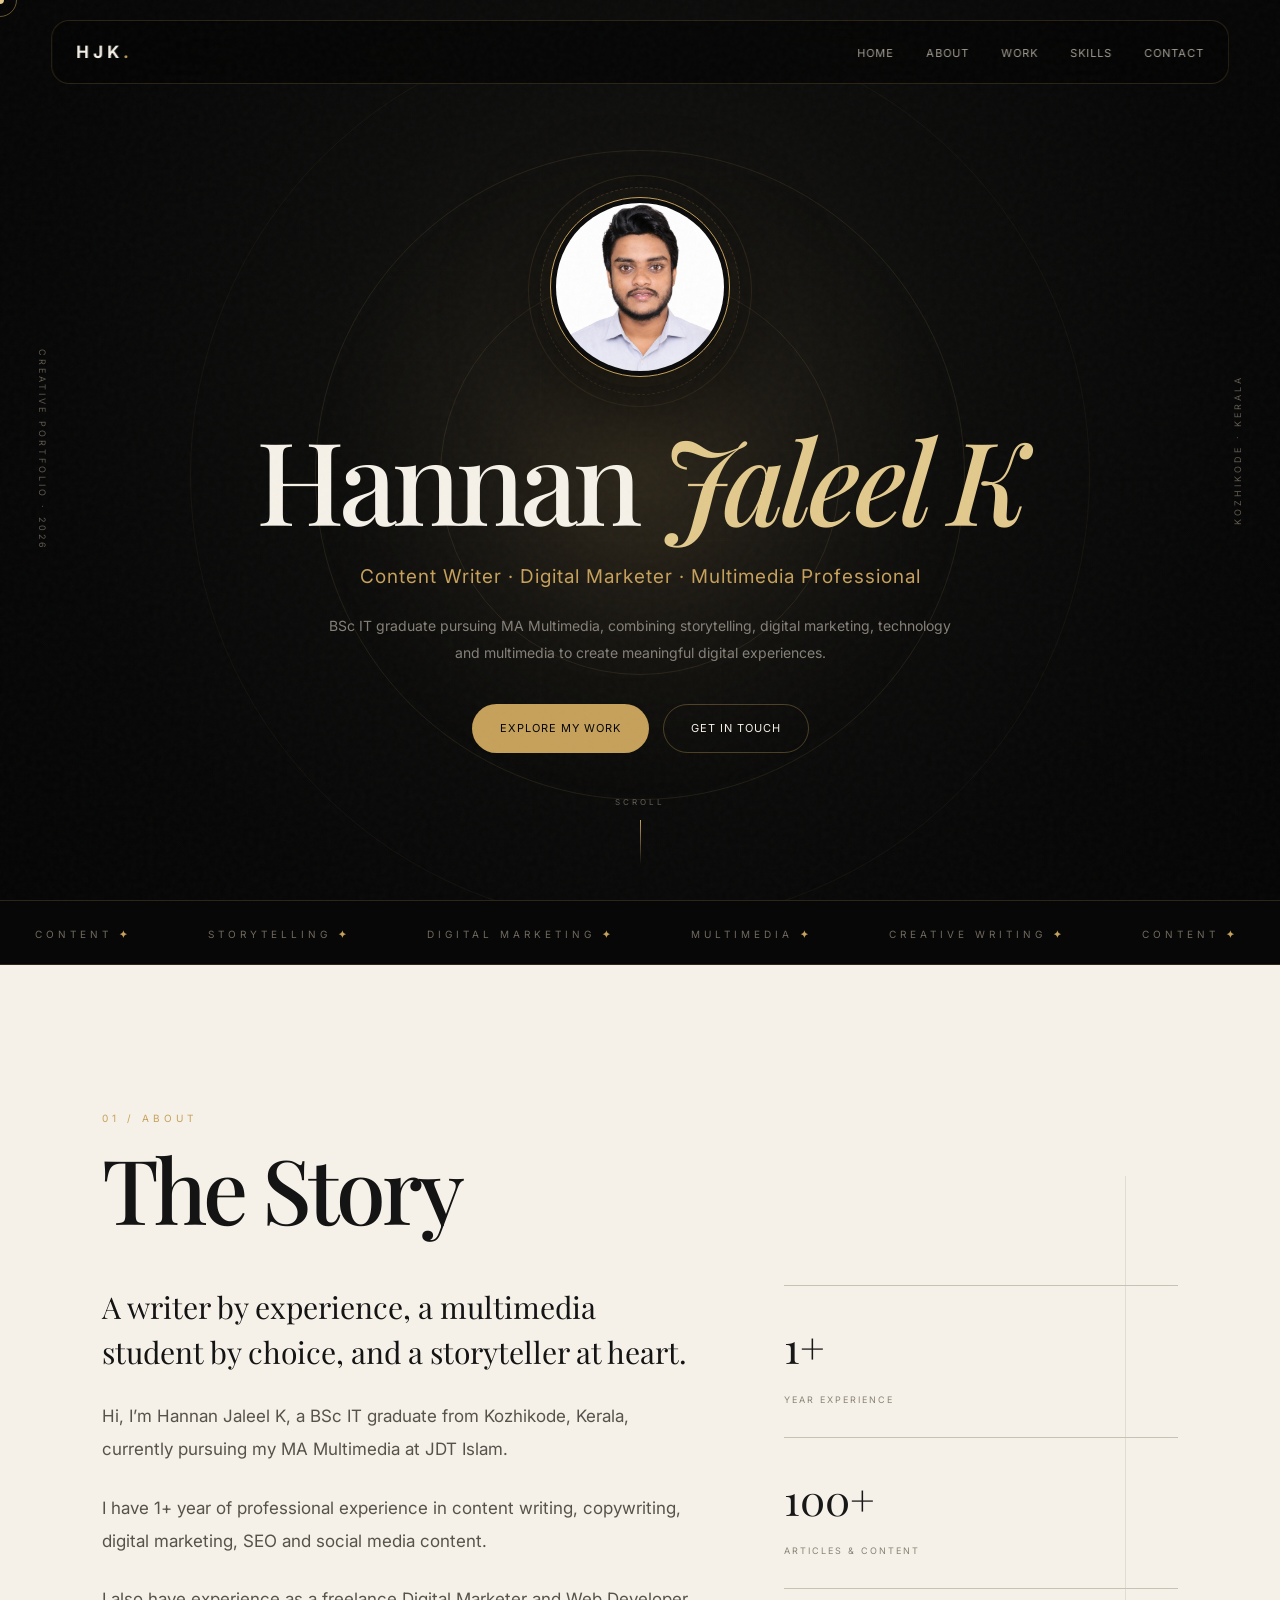
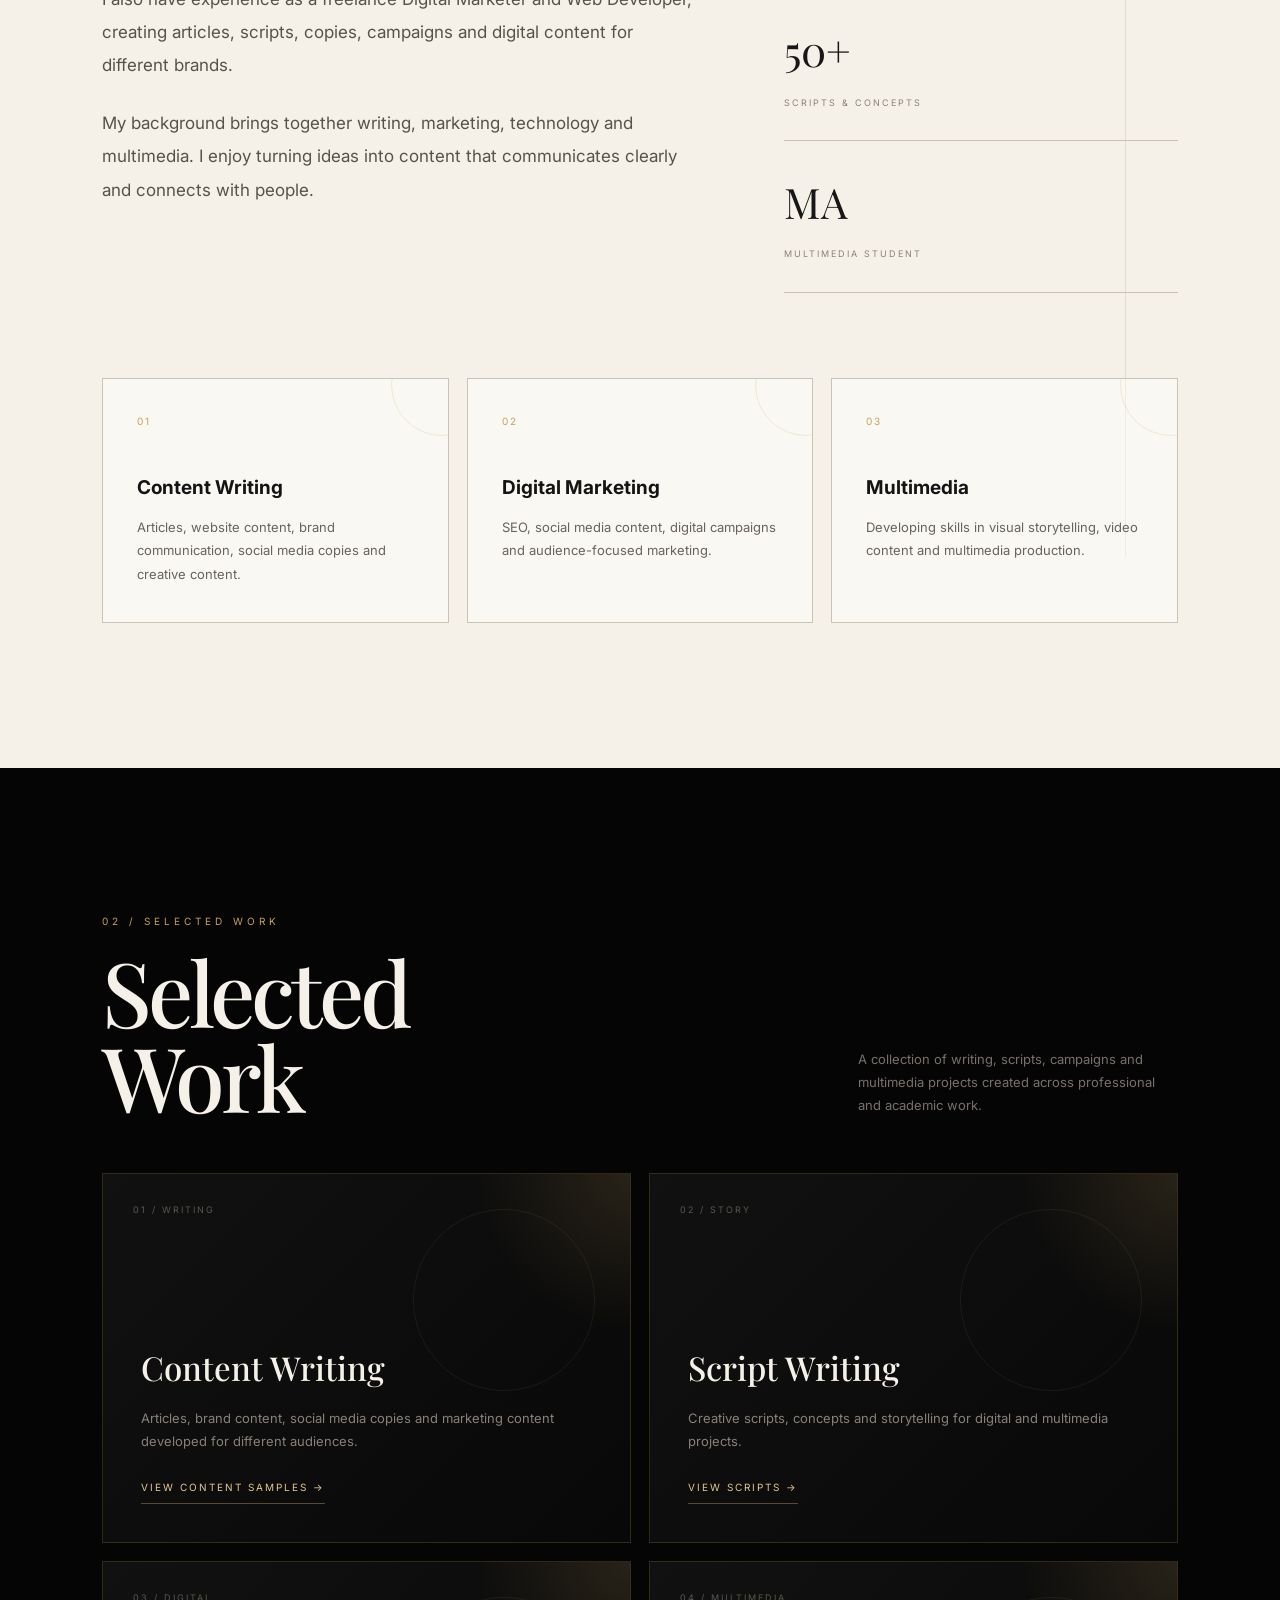
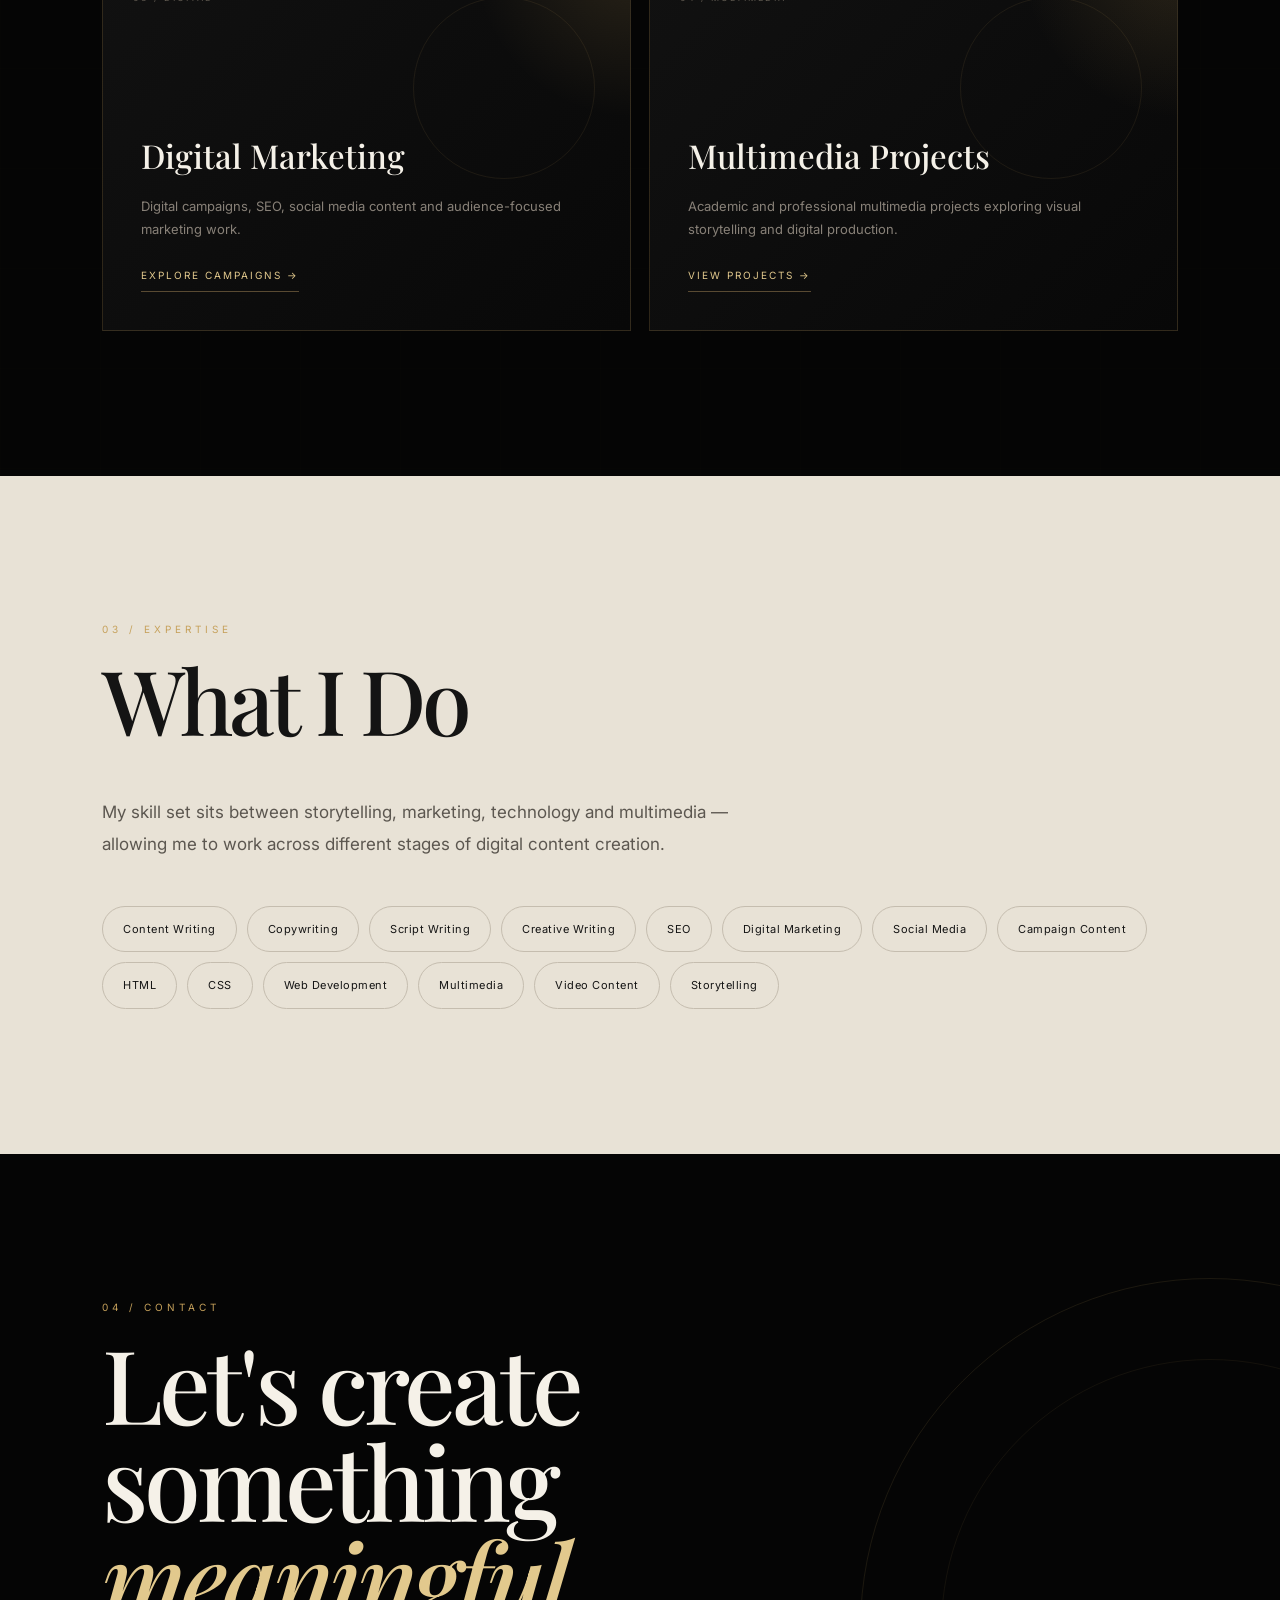
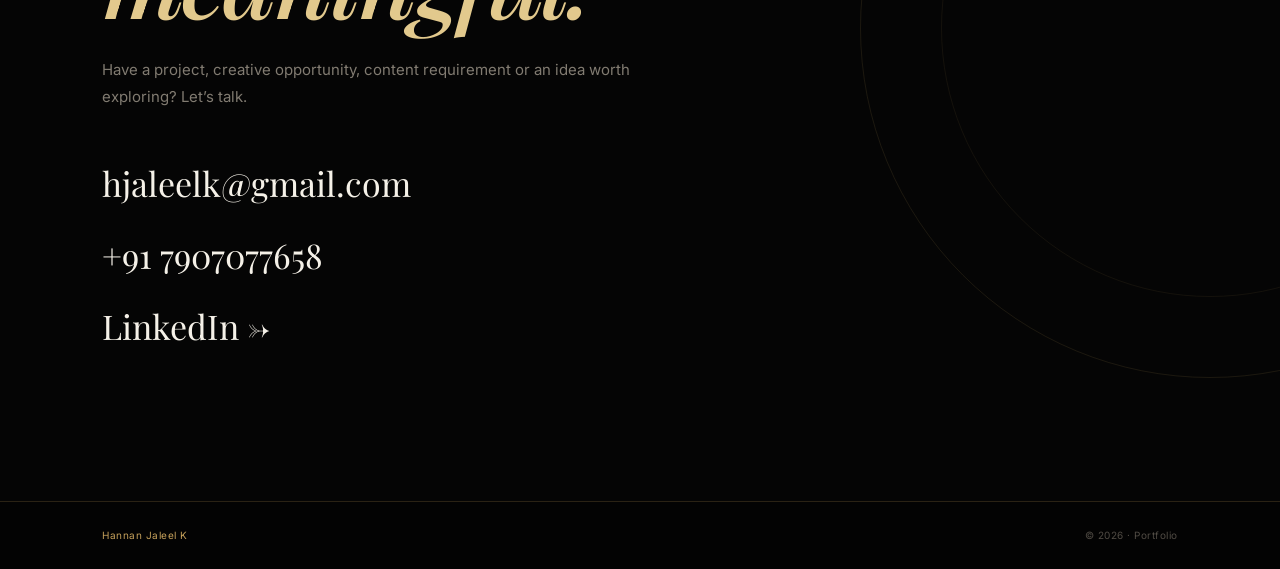
==== index.html @ a85348fc "Fix portfolio index filename" ====
<!DOCTYPE html>
<html lang="en">

<head>

<meta charset="UTF-8">
<meta name="viewport" content="width=device-width, initial-scale=1.0">

<title>Hannan Jaleel K | Multimedia & Content Professional</title>

<!-- Fonts -->
<link rel="preconnect" href="https://fonts.googleapis.com">
<link rel="preconnect" href="https://fonts.gstatic.com" crossorigin>

<link href="https://fonts.googleapis.com/css2?family=Inter:wght@400;500;600;700&family=Playfair+Display:ital,wght@500;600;700&display=swap" rel="stylesheet">


<style>

/* =========================================================
   DESIGN SYSTEM
========================================================= */

:root {

    --black: #050505;
    --black-2: #090909;
    --black-3: #101010;

    --gold: #C6A15B;
    --gold-light: #E2C98D;
    --gold-dark: #8F713D;

    --ivory: #F5F1E8;
    --ivory-dark: #E8E2D6;

    --text: #D8D3C8;
    --muted: #858078;

    --line: rgba(198,161,91,.20);
    --line-soft: rgba(255,255,255,.08);
}


/* =========================================================
   RESET
========================================================= */

* {

    margin: 0;
    padding: 0;
    box-sizing: border-box;

    scroll-behavior: smooth;
}

html {

    scroll-behavior: smooth;
}

body {

    font-family: "Inter", sans-serif;

    background: var(--black);

    color: var(--ivory);

    overflow-x: hidden;

    line-height: 1.7;
}


/* =========================================================
   SELECTION
========================================================= */

::selection {

    background: var(--gold);

    color: #050505;
}


/* =========================================================
   CUSTOM SCROLLBAR
========================================================= */

::-webkit-scrollbar {

    width: 7px;
}

::-webkit-scrollbar-track {

    background: var(--black);
}

::-webkit-scrollbar-thumb {

    background: var(--gold-dark);

    border-radius: 20px;
}


/* =========================================================
   CINEMATIC GRAIN
========================================================= */

body::after {

    content: "";

    position: fixed;

    inset: 0;

    pointer-events: none;

    z-index: 9998;

    opacity: .028;

    background-image:

    url("data:image/svg+xml,%3Csvg viewBox='0 0 180 180' xmlns='http://www.w3.org/2000/svg'%3E%3Cfilter id='noise'%3E%3CfeTurbulence type='fractalNoise' baseFrequency='.9' numOctaves='4' stitchTiles='stitch'/%3E%3C/filter%3E%3Crect width='100%25' height='100%25' filter='url(%23noise)'/%3E%3C/svg%3E");
}


/* =========================================================
   CUSTOM CURSOR
========================================================= */

.cursor {

    width: 8px;

    height: 8px;

    position: fixed;

    top: 0;

    left: 0;

    border-radius: 50%;

    background: var(--gold-light);

    pointer-events: none;

    z-index: 99999;

    transform: translate(-50%, -50%);

    transition:

        width .25s ease,

        height .25s ease,

        background .25s ease;
}

.cursor-ring {

    width: 34px;

    height: 34px;

    position: fixed;

    top: 0;

    left: 0;

    border: 1px solid rgba(198,161,91,.5);

    border-radius: 50%;

    pointer-events: none;

    z-index: 99998;

    transform: translate(-50%, -50%);

    transition:

        width .3s ease,

        height .3s ease,

        border-color .3s ease;
}


/* =========================================================
   NAVIGATION
========================================================= */

nav {

    position: fixed;

    top: 20px;

    left: 50%;

    transform: translateX(-50%);

    width: min(1180px, 92%);

    height: 64px;

    padding: 0 24px;

    display: flex;

    align-items: center;

    justify-content: space-between;

    background: rgba(5,5,5,.72);

    backdrop-filter: blur(25px);

    border: 1px solid var(--line);

    border-radius: 18px;

    z-index: 1000;

    animation: navReveal 1s cubic-bezier(.16,1,.3,1) both;
}

.logo {

    font-size: 17px;

    font-weight: 700;

    letter-spacing: 4px;

    color: var(--ivory);
}

.logo span {

    color: var(--gold);
}

nav ul {

    display: flex;

    list-style: none;

    gap: 32px;
}

nav a {

    position: relative;

    color: #A39D91;

    text-decoration: none;

    font-size: 11px;

    letter-spacing: 1px;

    text-transform: uppercase;

    transition: .35s ease;
}

nav a::after {

    content: "";

    position: absolute;

    left: 0;

    bottom: -8px;

    width: 0;

    height: 1px;

    background: var(--gold);

    transition: .4s ease;
}

nav a:hover {

    color: var(--ivory);
}

nav a:hover::after {

    width: 100%;
}


/* =========================================================
   HERO
========================================================= */

#home {

    min-height: 100vh;

    position: relative;

    display: flex;

    flex-direction: column;

    align-items: center;

    justify-content: center;

    text-align: center;

    padding: 160px 7% 110px;

    overflow: hidden;

    background:

    radial-gradient(
        circle at 50% 42%,
        #1C1A16 0%,
        #0D0D0C 38%,
        #070707 72%,
        #050505 100%
    );
}


/* =========================================================
   HERO GRID
========================================================= */

.hero-grid {

    position: absolute;

    inset: 0;

    opacity: .12;

    background-image:

        linear-gradient(
            rgba(198,161,91,.12) 1px,
            transparent 1px
        ),

        linear-gradient(
            90deg,
            rgba(198,161,91,.12) 1px,
            transparent 1px
        );

    background-size: 90px 90px;

    mask-image:

        radial-gradient(
            circle at center,
            black 0%,
            transparent 70%
        );

    animation: gridMove 20s linear infinite;
}


/* =========================================================
   HERO GOLD LIGHT
========================================================= */

.hero-light {

    position: absolute;

    width: 650px;

    height: 650px;

    border-radius: 50%;

    background:

        radial-gradient(
            circle,
            rgba(198,161,91,.14),
            rgba(198,161,91,.04) 35%,
            transparent 70%
        );

    filter: blur(20px);

    animation: heroLight 10s ease-in-out infinite alternate;
}


/* =========================================================
   HERO RINGS
========================================================= */

.hero-ring {

    position: absolute;

    border: 1px solid rgba(198,161,91,.12);

    border-radius: 50%;

    pointer-events: none;
}

.hero-ring.one {

    width: 400px;

    height: 400px;

    animation: rotate 30s linear infinite;
}

.hero-ring.two {

    width: 650px;

    height: 650px;

    animation: rotateReverse 45s linear infinite;
}

.hero-ring.three {

    width: 900px;

    height: 900px;

    opacity: .5;

    animation: rotate 60s linear infinite;
}


/* =========================================================
   HERO CORNER TEXT
========================================================= */

.hero-corner {

    position: absolute;

    color: #5F594F;

    font-size: 9px;

    letter-spacing: 3px;

    text-transform: uppercase;

    writing-mode: vertical-rl;
}

.hero-corner.left {

    left: 35px;

    top: 50%;

    transform: translateY(-50%);
}

.hero-corner.right {

    right: 35px;

    top: 50%;

    transform: translateY(-50%) rotate(180deg);
}


/* =========================================================
   PROFILE
========================================================= */

.profile-wrap {

    position: relative;

    z-index: 5;

    animation:

        profileReveal 1.4s

        cubic-bezier(.16,1,.3,1)

        both;
}

.profile-wrap::before {

    content: "";

    position: absolute;

    inset: -22px;

    border: 1px solid rgba(198,161,91,.15);

    border-radius: 50%;

    animation: pulseRing 3s ease-in-out infinite;
}

.profile-wrap::after {

    content: "";

    position: absolute;

    inset: -10px;

    border: 1px dashed rgba(198,161,91,.25);

    border-radius: 50%;

    animation: rotate 18s linear infinite;
}

.profile-pic {

    width: 180px;

    height: 180px;

    object-fit: cover;

    border-radius: 50%;

    padding: 5px;

    border: 1px solid var(--gold);

    background: #0B0B0B;

    box-shadow:

        0 0 0 10px rgba(198,161,91,.025),

        0 30px 100px rgba(0,0,0,.8);

    position: relative;

    z-index: 2;

    transition: .5s ease;
}

.profile-pic:hover {

    transform: scale(1.04);

    box-shadow:

        0 0 0 18px rgba(198,161,91,.035),

        0 35px 110px rgba(0,0,0,.9);
}


/* =========================================================
   HERO CONTENT
========================================================= */

.hero-content {

    position: relative;

    z-index: 5;
}

#home h1 {

    margin-top: 42px;

    font-family: "Playfair Display", serif;

    font-size: clamp(55px, 9vw, 125px);

    font-weight: 500;

    line-height: .9;

    letter-spacing: -5px;

    animation:

        fadeUp 1.2s

        cubic-bezier(.16,1,.3,1)

        .2s

        both;
}

#home h1 em {

    font-style: italic;

    color: var(--gold-light);
}

.hero-title {

    margin-top: 30px;

    color: var(--gold);

    font-size: clamp(14px,2vw,19px);

    letter-spacing: 1px;

    animation:

        fadeUp 1.1s ease .45s both;
}

.hero-description {

    max-width: 650px;

    margin: 20px auto 0;

    color: var(--muted);

    font-size: 14px;

    line-height: 1.9;

    animation:

        fadeUp 1.1s ease .65s both;
}


/* =========================================================
   BUTTONS
========================================================= */

.buttons {

    display: flex;

    justify-content: center;

    gap: 14px;

    margin-top: 38px;

    animation:

        fadeUp 1.1s ease .85s both;
}

.btn {

    position: relative;

    padding: 14px 27px;

    border-radius: 50px;

    border: 1px solid rgba(198,161,91,.35);

    color: var(--ivory);

    text-decoration: none;

    font-size: 11px;

    letter-spacing: 1px;

    text-transform: uppercase;

    overflow: hidden;

    transition: .4s ease;
}

.btn span {

    position: relative;

    z-index: 2;
}

.btn::before {

    content: "";

    position: absolute;

    inset: 0;

    background: var(--gold);

    transform: translateY(105%);

    transition: .45s cubic-bezier(.16,1,.3,1);
}

.btn:hover::before {

    transform: translateY(0);
}

.btn:hover {

    color: #050505;

    transform: translateY(-5px);

    border-color: var(--gold);
}

.btn.primary {

    background: var(--gold);

    color: #050505;
}

.btn.primary::before {

    background: var(--ivory);
}

.btn.primary:hover {

    color: #050505;
}


/* =========================================================
   SCROLL INDICATOR
========================================================= */

.scroll-indicator {

    position: absolute;

    bottom: 35px;

    left: 50%;

    transform: translateX(-50%);

    display: flex;

    flex-direction: column;

    align-items: center;

    gap: 10px;

    color: #625D54;

    font-size: 8px;

    letter-spacing: 3px;

    text-transform: uppercase;

    z-index: 5;
}

.scroll-line {

    width: 1px;

    height: 45px;

    background:

        linear-gradient(
            to bottom,
            var(--gold),
            transparent
        );

    animation: scrollLine 2s ease-in-out infinite;
}


/* =========================================================
   MARQUEE
========================================================= */

.marquee {

    overflow: hidden;

    white-space: nowrap;

    padding: 18px 0;

    background: #070707;

    border-top: 1px solid var(--line);

    border-bottom: 1px solid var(--line);
}

.marquee-track {

    display: inline-block;

    animation: marquee 28s linear infinite;
}

.marquee span {

    margin: 0 35px;

    color: #70695E;

    font-size: 10px;

    letter-spacing: 4px;

    text-transform: uppercase;
}

.marquee strong {

    color: var(--gold);
}


/* =========================================================
   GENERAL SECTIONS
========================================================= */

section {

    padding: 145px 8%;
}

.section-label {

    margin-bottom: 18px;

    color: var(--gold);

    font-size: 10px;

    letter-spacing: 4px;

    text-transform: uppercase;
}

h2 {

    font-family: "Playfair Display", serif;

    font-size: clamp(50px,7vw,90px);

    font-weight: 500;

    line-height: .95;

    letter-spacing: -4px;

    margin-bottom: 55px;
}


/* =========================================================
   ABOUT
========================================================= */

#about {

    position: relative;

    background: var(--ivory);

    color: #141414;

    overflow: hidden;
}


/* decorative line */

#about::before {

    content: "";

    position: absolute;

    width: 1px;

    height: 70%;

    right: 12%;

    top: 15%;

    background: #D0C8BA;

    opacity: .5;
}

.about-layout {

    max-width: 1150px;

    display: grid;

    grid-template-columns: 1.2fr .8fr;

    gap: 90px;
}

.about-content {

    max-width: 760px;
}

.about-content p {

    font-size: 17px;

    line-height: 1.95;

    color: #57524B;

    margin-bottom: 25px;
}

.about-intro {

    font-family: "Playfair Display", serif;

    font-size: 30px !important;

    line-height: 1.5 !important;

    color: #141414 !important;
}


/* =========================================================
   STATS
========================================================= */

.stats {

    border-top: 1px solid #C9C1B4;
}

.stat {

    padding: 26px 0;

    border-bottom: 1px solid #C9C1B4;

    transition: .4s ease;
}

.stat:hover {

    padding-left: 12px;
}

.stat-number {

    display: block;

    font-family: "Playfair Display", serif;

    font-size: 42px;

    color: #171717;
}

.stat-label {

    color: #8A8276;

    font-size: 9px;

    letter-spacing: 2px;

    text-transform: uppercase;
}


/* =========================================================
   EXPERIENCE
========================================================= */

.experience {

    max-width: 1150px;

    display: grid;

    grid-template-columns: repeat(3,1fr);

    gap: 18px;

    margin-top: 85px;
}

.experience-card {

    position: relative;

    padding: 34px;

    min-height: 245px;

    border: 1px solid #CBC3B6;

    background: rgba(255,255,255,.45);

    overflow: hidden;

    transition:

        transform .6s cubic-bezier(.16,1,.3,1),

        box-shadow .5s ease;
}

.experience-card::before {

    content: "";

    position: absolute;

    width: 100px;

    height: 100px;

    border-radius: 50%;

    border: 1px solid rgba(198,161,91,.2);

    right: -45px;

    top: -45px;

    transition: .7s ease;
}

.experience-card:hover::before {

    transform: scale(2);
}

.experience-card:hover {

    transform: translateY(-12px);

    background: #FFFFFF;

    box-shadow: 0 30px 70px rgba(0,0,0,.10);
}

.experience-card span {

    display: block;

    margin-bottom: 42px;

    color: var(--gold);

    font-size: 10px;

    letter-spacing: 2px;
}

.experience-card h3 {

    margin-bottom: 12px;

    font-size: 19px;
}

.experience-card p {

    color: #69635B;

    font-size: 13px;

    line-height: 1.8;
}


/* =========================================================
   WORK
========================================================= */

#work {

    background: var(--black);

    position: relative;

    overflow: hidden;
}


/* WORK BACKGROUND GRID */

#work::before {

    content: "";

    position: absolute;

    inset: 0;

    opacity: .08;

    background-image:

        linear-gradient(
            rgba(198,161,91,.1) 1px,
            transparent 1px
        ),

        linear-gradient(
            90deg,
            rgba(198,161,91,.1) 1px,
            transparent 1px
        );

    background-size: 100px 100px;

    pointer-events: none;
}

.work-header {

    max-width: 1150px;

    display: flex;

    justify-content: space-between;

    align-items: end;

    position: relative;
}

.work-note {

    max-width: 320px;

    margin-bottom: 55px;

    color: #777169;

    font-size: 13px;

    line-height: 1.8;
}

.work-grid {

    max-width: 1150px;

    display: grid;

    grid-template-columns: repeat(2,1fr);

    gap: 18px;

    position: relative;
}


/* =========================================================
   WORK CARD
========================================================= */

.work-card {

    position: relative;

    min-height: 370px;

    padding: 38px;

    display: flex;

    flex-direction: column;

    justify-content: flex-end;

    overflow: hidden;

    border: 1px solid var(--line);

    background:

        linear-gradient(
            135deg,
            #111111,
            #080808
        );

    transition:

        transform .6s cubic-bezier(.16,1,.3,1),

        border-color .4s ease;
}


/* CARD LIGHT */

.work-card::before {

    content: "";

    position: absolute;

    width: 350px;

    height: 350px;

    top: -180px;

    right: -180px;

    border-radius: 50%;

    background:

        radial-gradient(
            circle,
            rgba(198,161,91,.16),
            transparent 65%
        );

    transition: .8s ease;
}


/* CARD RING */

.work-card::after {

    content: "";

    position: absolute;

    width: 180px;

    height: 180px;

    top: 35px;

    right: 35px;

    border-radius: 50%;

    border: 1px solid rgba(198,161,91,.10);

    transition: .8s ease;
}

.work-card:hover::before {

    transform: scale(1.5);
}

.work-card:hover::after {

    transform: scale(1.4);

    border-color: rgba(198,161,91,.3);
}

.work-card:hover {

    transform: translateY(-12px);

    border-color: rgba(198,161,91,.5);
}

.work-number {

    position: absolute;

    top: 28px;

    left: 30px;

    color: #5D574E;

    font-size: 9px;

    letter-spacing: 2px;
}

.work-card h3 {

    position: relative;

    z-index: 3;

    font-family: "Playfair Display", serif;

    font-size: 33px;

    font-weight: 500;

    margin-bottom: 12px;
}

.work-card p {

    position: relative;

    z-index: 3;

    max-width: 450px;

    color: #888178;

    font-size: 13px;

    line-height: 1.8;

    margin-bottom: 25px;
}

.work-card a {

    position: relative;

    z-index: 3;

    width: fit-content;

    color: var(--gold-light);

    text-decoration: none;

    font-size: 10px;

    letter-spacing: 2px;

    text-transform: uppercase;

    padding-bottom: 7px;

    border-bottom: 1px solid #594A32;

    transition: .35s ease;
}

.work-card a:hover {

    color: white;

    padding-left: 8px;

    border-color: var(--gold);
}


/* =========================================================
   SKILLS
========================================================= */

#skills {

    background: var(--ivory-dark);

    color: #141414;
}

.skills-wrapper {

    max-width: 1100px;
}

.skills-intro {

    max-width: 680px;

    color: #5C5750;

    font-size: 17px;

    line-height: 1.9;

    margin-bottom: 45px;
}

.skills-container {

    display: flex;

    flex-wrap: wrap;

    gap: 10px;
}

.skill {

    padding: 13px 20px;

    border: 1px solid #C5BDAF;

    border-radius: 50px;

    font-size: 11px;

    letter-spacing: .5px;

    transition:

        transform .35s ease,

        background .35s ease,

        color .35s ease;
}

.skill:hover {

    background: #151515;

    color: var(--gold-light);

    border-color: #151515;

    transform: translateY(-5px);
}


/* =========================================================
   CONTACT
========================================================= */

#contact {

    min-height: 90vh;

    display: flex;

    align-items: center;

    position: relative;

    overflow: hidden;

    background: var(--black);
}


/* GIANT RING */

.contact-ring {

    position: absolute;

    width: 700px;

    height: 700px;

    right: -280px;

    top: 50%;

    transform: translateY(-50%);

    border: 1px solid rgba(198,161,91,.12);

    border-radius: 50%;

    animation: rotate 35s linear infinite;
}

.contact-ring::before {

    content: "";

    position: absolute;

    inset: 80px;

    border: 1px solid rgba(198,161,91,.08);

    border-radius: 50%;
}

.contact-content {

    position: relative;

    z-index: 3;

    max-width: 1100px;
}

.contact-heading {

    max-width: 950px;
}

.contact-heading h2 {

    font-size: clamp(55px,8vw,110px);

    margin-bottom: 30px;
}

.contact-heading em {

    color: var(--gold-light);

    font-style: italic;
}

.contact-text {

    max-width: 600px;

    color: #817B71;

    font-size: 15px;

    line-height: 1.8;

    margin-bottom: 45px;
}

.contact-links {

    display: flex;

    flex-direction: column;

    gap: 14px;
}

.contact-links a {

    width: fit-content;

    color: var(--ivory);

    text-decoration: none;

    font-family: "Playfair Display", serif;

    font-size: clamp(23px,3vw,34px);

    transition: .4s ease;
}

.contact-links a:hover {

    color: var(--gold);

    transform: translateX(12px);
}


/* =========================================================
   FOOTER
========================================================= */

footer {

    padding: 25px 8%;

    display: flex;

    justify-content: space-between;

    background: #030303;

    border-top: 1px solid var(--line);

    color: #514C45;

    font-size: 10px;

    letter-spacing: .5px;
}

.footer-name {

    color: var(--gold);
}


/* =========================================================
   SCROLL REVEAL
========================================================= */

.reveal {

    opacity: 0;

    transform: translateY(55px);

    transition:

        opacity 1s ease,

        transform 1s cubic-bezier(.16,1,.3,1);
}

.reveal.active {

    opacity: 1;

    transform: translateY(0);
}


/* =========================================================
   ANIMATION DELAYS
========================================================= */

.experience-card:nth-child(2) {

    transition-delay: .1s;
}

.experience-card:nth-child(3) {

    transition-delay: .2s;
}

.work-card:nth-child(2) {

    transition-delay: .1s;
}

.work-card:nth-child(3) {

    transition-delay: .2s;
}

.work-card:nth-child(4) {

    transition-delay: .3s;
}


/* =========================================================
   KEYFRAMES
========================================================= */

@keyframes fadeUp {

    from {

        opacity: 0;

        transform: translateY(50px);
    }

    to {

        opacity: 1;

        transform: translateY(0);
    }
}


@keyframes profileReveal {

    from {

        opacity: 0;

        transform: scale(.55) rotate(-10deg);
    }

    to {

        opacity: 1;

        transform: scale(1) rotate(0);
    }
}


@keyframes navReveal {

    from {

        opacity: 0;

        transform: translate(-50%,-35px);
    }

    to {

        opacity: 1;

        transform: translate(-50%,0);
    }
}


@keyframes heroLight {

    0% {

        transform: translate(-100px,-40px) scale(.8);
    }

    100% {

        transform: translate(100px,50px) scale(1.15);
    }
}


@keyframes float {

    0%,100% {

        transform: translateY(0);
    }

    50% {

        transform: translateY(-30px);
    }
}


@keyframes rotate {

    from {

        transform: rotate(0deg);
    }

    to {

        transform: rotate(360deg);
    }
}


@keyframes rotateReverse {

    from {

        transform: rotate(360deg);
    }

    to {

        transform: rotate(0deg);
    }
}


@keyframes pulseRing {

    0%,100% {

        transform: scale(1);

        opacity: .5;
    }

    50% {

        transform: scale(1.08);

        opacity: 1;
    }
}


@keyframes gridMove {

    from {

        transform: translate(0,0);
    }

    to {

        transform: translate(90px,90px);
    }
}


@keyframes scrollLine {

    0% {

        transform: scaleY(0);

        transform-origin: top;
    }

    50% {

        transform: scaleY(1);

        transform-origin: top;
    }

    51% {

        transform-origin: bottom;
    }

    100% {

        transform: scaleY(0);

        transform-origin: bottom;
    }
}


@keyframes marquee {

    from {

        transform: translateX(0);
    }

    to {

        transform: translateX(-50%);
    }
}


/* =========================================================
   MOBILE
========================================================= */

@media (max-width: 800px) {

    nav {

        top: 10px;

        width: 94%;

        height: 58px;

        padding: 0 15px;

        border-radius: 14px;
    }

    nav ul {

        gap: 12px;
    }

    nav a {

        font-size: 8px;

        letter-spacing: .5px;
    }

    .logo {

        font-size: 13px;

        letter-spacing: 2px;
    }


    section {

        padding: 105px 6%;
    }


    #home {

        padding: 140px 6% 110px;
    }


    .profile-pic {

        width: 145px;

        height: 145px;
    }


    .hero-ring.one {

        width: 280px;

        height: 280px;
    }

    .hero-ring.two {

        width: 450px;

        height: 450px;
    }

    .hero-ring.three {

        width: 620px;

        height: 620px;
    }


    #home h1 {

        font-size: clamp(48px,14vw,76px);

        letter-spacing: -3px;
    }


    .hero-title {

        font-size: 13px;
    }


    .hero-description {

        font-size: 13px;
    }


    .buttons {

        flex-direction: column;

        width: 100%;

        max-width: 280px;
    }


    .btn {

        text-align: center;
    }


    .hero-corner {

        display: none;
    }


    .about-layout {

        grid-template-columns: 1fr;

        gap: 55px;
    }


    .about-intro {

        font-size: 25px !important;
    }


    .about-content p {

        font-size: 15px;
    }


    #about::before {

        display: none;
    }


    .experience {

        grid-template-columns: 1fr;

        margin-top: 60px;
    }


    .work-header {

        display: block;
    }


    .work-note {

        margin-top: -25px;

        margin-bottom: 45px;
    }


    .work-grid {

        grid-template-columns: 1fr;
    }


    .work-card {

        min-height: 310px;
    }


    .contact-heading h2 {

        font-size: 55px;
    }


    .contact-ring {

        width: 500px;

        height: 500px;

        right: -300px;
    }


    footer {

        flex-direction: column;

        gap: 8px;

        text-align: center;
    }


    .cursor,
    .cursor-ring {

        display: none;
    }

}


/* =========================================================
   REDUCED MOTION
========================================================= */

@media (prefers-reduced-motion: reduce) {

    *,
    *::before,
    *::after {

        animation-duration: .01ms !important;

        animation-iteration-count: 1 !important;

        transition-duration: .01ms !important;

        scroll-behavior: auto !important;
    }

}

</style>

</head>


<body>


<!-- =====================================================
     CUSTOM CURSOR
===================================================== -->

<div class="cursor"></div>
<div class="cursor-ring"></div>


<!-- =====================================================
     NAVIGATION
===================================================== -->

<nav>

    <div class="logo">
        HJK<span>.</span>
    </div>

    <ul>

        <li>
            <a href="#home">Home</a>
        </li>

        <li>
            <a href="#about">About</a>
        </li>

        <li>
            <a href="#work">Work</a>
        </li>

        <li>
            <a href="#skills">Skills</a>
        </li>

        <li>
            <a href="#contact">Contact</a>
        </li>

    </ul>

</nav>


<!-- =====================================================
     HERO
===================================================== -->

<section id="home">


    <div class="hero-grid"></div>

    <div class="hero-light"></div>


    <div class="hero-ring one"></div>

    <div class="hero-ring two"></div>

    <div class="hero-ring three"></div>


    <div class="hero-corner left">
        Creative Portfolio · 2026
    </div>

    <div class="hero-corner right">
        Kozhikode · Kerala
    </div>


    <div class="profile-wrap">

        <img
            src="Profile pic.jpeg"
            alt="Hannan Jaleel K"
            class="profile-pic"
        >

    </div>


    <div class="hero-content">

        <h1>
            Hannan <em>Jaleel K</em>
        </h1>


        <p class="hero-title">

            Content Writer · Digital Marketer · Multimedia Professional

        </p>


        <p class="hero-description">

            BSc IT graduate pursuing MA Multimedia, combining storytelling,
            digital marketing, technology and multimedia to create
            meaningful digital experiences.

        </p>


        <div class="buttons">

            <a href="#work" class="btn primary">

                <span>
                    Explore My Work
                </span>

            </a>


            <a href="#contact" class="btn">

                <span>
                    Get In Touch
                </span>

            </a>

        </div>

    </div>


    <div class="scroll-indicator">

        Scroll

        <div class="scroll-line"></div>

    </div>

</section>


<!-- =====================================================
     MARQUEE
===================================================== -->

<div class="marquee">

    <div class="marquee-track">

        <span>
            Content <strong>✦</strong>
        </span>

        <span>
            Storytelling <strong>✦</strong>
        </span>

        <span>
            Digital Marketing <strong>✦</strong>
        </span>

        <span>
            Multimedia <strong>✦</strong>
        </span>

        <span>
            Creative Writing <strong>✦</strong>
        </span>

        <span>
            Content <strong>✦</strong>
        </span>

        <span>
            Storytelling <strong>✦</strong>
        </span>

        <span>
            Digital Marketing <strong>✦</strong>
        </span>

        <span>
            Multimedia <strong>✦</strong>
        </span>

    </div>

</div>


<!-- =====================================================
     ABOUT
===================================================== -->

<section id="about">

    <div class="section-label reveal">
        01 / About
    </div>


    <h2 class="reveal">
        The Story
    </h2>


    <div class="about-layout">


        <div class="about-content">


            <p class="about-intro reveal">

                A writer by experience,
                a multimedia student by choice,
                and a storyteller at heart.

            </p>


            <p class="reveal">

                Hi, I’m Hannan Jaleel K, a BSc IT graduate from Kozhikode,
                Kerala, currently pursuing my MA Multimedia at JDT Islam.

            </p>


            <p class="reveal">

                I have 1+ year of professional experience in content
                writing, copywriting, digital marketing, SEO and social
                media content.

            </p>


            <p class="reveal">

                I also have experience as a freelance Digital Marketer
                and Web Developer, creating articles, scripts, copies,
                campaigns and digital content for different brands.

            </p>


            <p class="reveal">

                My background brings together writing, marketing,
                technology and multimedia. I enjoy turning ideas into
                content that communicates clearly and connects with people.

            </p>

        </div>


        <div class="stats reveal">


            <div class="stat">

                <span class="stat-number">
                    1+
                </span>

                <span class="stat-label">
                    Year Experience
                </span>

            </div>


            <div class="stat">

                <span class="stat-number">
                    100+
                </span>

                <span class="stat-label">
                    Articles & Content
                </span>

            </div>


            <div class="stat">

                <span class="stat-number">
                    50+
                </span>

                <span class="stat-label">
                    Scripts & Concepts
                </span>

            </div>


            <div class="stat">

                <span class="stat-number">
                    MA
                </span>

                <span class="stat-label">
                    Multimedia Student
                </span>

            </div>


        </div>

    </div>


    <!-- EXPERIENCE -->

    <div class="experience">


        <div class="experience-card reveal">

            <span>
                01
            </span>

            <h3>
                Content Writing
            </h3>

            <p>

                Articles, website content, brand communication,
                social media copies and creative content.

            </p>

        </div>


        <div class="experience-card reveal">

            <span>
                02
            </span>

            <h3>
                Digital Marketing
            </h3>

            <p>

                SEO, social media content, digital campaigns
                and audience-focused marketing.

            </p>

        </div>


        <div class="experience-card reveal">

            <span>
                03
            </span>

            <h3>
                Multimedia
            </h3>

            <p>

                Developing skills in visual storytelling,
                video content and multimedia production.

            </p>

        </div>


    </div>

</section>


<!-- =====================================================
     WORK
===================================================== -->

<section id="work">


    <div class="section-label reveal">
        02 / Selected Work
    </div>


    <div class="work-header">


        <h2 class="reveal">

            Selected<br>
            Work

        </h2>


        <p class="work-note reveal">

            A collection of writing, scripts, campaigns
            and multimedia projects created across
            professional and academic work.

        </p>


    </div>


    <div class="work-grid">


        <!-- CONTENT -->

        <div class="work-card reveal">

            <span class="work-number">
                01 / WRITING
            </span>


            <h3>
                Content Writing
            </h3>


            <p>

                Articles, brand content, social media copies
                and marketing content developed for different
                audiences.

            </p>


            <a
                href="C:\Users\user\OneDrive\Desktop\portfolio\Talrop\Talrop@Trivandrum District-Vlog.pdf"
                target="_blank"
            >

                View Content Samples →

            </a>

        </div>


        <!-- SCRIPTS -->

        <div class="work-card reveal">

            <span class="work-number">
                02 / STORY
            </span>


            <h3>
                Script Writing
            </h3>


            <p>

                Creative scripts, concepts and storytelling
                for digital and multimedia projects.

            </p>


            <a
                href="C:\Users\user\OneDrive\Desktop\portfolio\Talrop\Reel Script .pdf"
                target="_blank"
            >

                View Scripts →

            </a>

        </div>


        <!-- DIGITAL -->

        <div class="work-card reveal">

            <span class="work-number">
                03 / DIGITAL
            </span>


            <h3>
                Digital Marketing
            </h3>


            <p>

                Digital campaigns, SEO, social media content
                and audience-focused marketing work.

            </p>


            <a
                href="C:\Users\user\OneDrive\Desktop\portfolio\Talrop\Digital marketing campaigns script .pdf"
                target="_blank"
            >

                Explore Campaigns →

            </a>

        </div>


        <!-- MULTIMEDIA -->

        <div class="work-card reveal">

            <span class="work-number">
                04 / MULTIMEDIA
            </span>


            <h3>
                Multimedia Projects
            </h3>


            <p>

                Academic and professional multimedia projects
                exploring visual storytelling and digital production.

            </p>


            <a
                href="C:\Users\user\OneDrive\Desktop\portfolio\Talrop\Vlog.PDF"
                target="_blank"
            >

                View Projects →

            </a>

        </div>


    </div>

</section>


<!-- =====================================================
     SKILLS
===================================================== -->

<section id="skills">


    <div class="section-label reveal">
        03 / Expertise
    </div>


    <h2 class="reveal">
        What I Do
    </h2>


    <div class="skills-wrapper">


        <p class="skills-intro reveal">

            My skill set sits between storytelling,
            marketing, technology and multimedia —
            allowing me to work across different stages
            of digital content creation.

        </p>


        <div class="skills-container">


            <div class="skill reveal">
                Content Writing
            </div>

            <div class="skill reveal">
                Copywriting
            </div>

            <div class="skill reveal">
                Script Writing
            </div>

            <div class="skill reveal">
                Creative Writing
            </div>

            <div class="skill reveal">
                SEO
            </div>

            <div class="skill reveal">
                Digital Marketing
            </div>

            <div class="skill reveal">
                Social Media
            </div>

            <div class="skill reveal">
                Campaign Content
            </div>

            <div class="skill reveal">
                HTML
            </div>

            <div class="skill reveal">
                CSS
            </div>

            <div class="skill reveal">
                Web Development
            </div>

            <div class="skill reveal">
                Multimedia
            </div>

            <div class="skill reveal">
                Video Content
            </div>

            <div class="skill reveal">
                Storytelling
            </div>


        </div>

    </div>

</section>


<!-- =====================================================
     CONTACT
===================================================== -->

<section id="contact">


    <div class="contact-ring"></div>


    <div class="contact-content">


        <div class="section-label reveal">
            04 / Contact
        </div>


        <div class="contact-heading">


            <h2 class="reveal">

                Let's create<br>

                something

                <em>
                    meaningful.
                </em>

            </h2>


        </div>


        <p class="contact-text reveal">

            Have a project, creative opportunity,
            content requirement or an idea worth exploring?
            Let’s talk.

        </p>


        <div class="contact-links">


            <a
                href="mailto:hjaleelk@gmail.com"
                class="reveal"
            >

                hjaleelk@gmail.com

            </a>


            <a
                href="tel:+917907077658"
                class="reveal"
            >

                +91 7907077658

            </a>


            <a
                href="https://www.linkedin.com/in/hannanjaleelk"
                target="_blank"
                class="reveal"
            >

                LinkedIn →

            </a>


        </div>

    </div>

</section>


<!-- =====================================================
     FOOTER
===================================================== -->

<footer>

    <span class="footer-name">
        Hannan Jaleel K
    </span>

    <span>
        © 2026 · Portfolio
    </span>

</footer>


<!-- =====================================================
     JAVASCRIPT
===================================================== -->

<script>


/* =========================================================
   SCROLL REVEAL
========================================================= */

const reveals = document.querySelectorAll(".reveal");

const observer = new IntersectionObserver(

    (entries) => {

        entries.forEach((entry) => {

            if (entry.isIntersecting) {

                entry.target.classList.add("active");

            }

        });

    },

    {
        threshold: 0.12
    }

);


reveals.forEach((element) => {

    observer.observe(element);

});


/* =========================================================
   CUSTOM CURSOR
========================================================= */

const cursor =
    document.querySelector(".cursor");

const ring =
    document.querySelector(".cursor-ring");


let mouseX = 0;
let mouseY = 0;

let ringX = 0;
let ringY = 0;


document.addEventListener("mousemove", (event) => {

    mouseX = event.clientX;

    mouseY = event.clientY;


    cursor.style.left =
        mouseX + "px";

    cursor.style.top =
        mouseY + "px";

});


/* smooth ring movement */

function animateCursor() {

    ringX +=
        (mouseX - ringX) * 0.12;

    ringY +=
        (mouseY - ringY) * 0.12;


    ring.style.left =
        ringX + "px";

    ring.style.top =
        ringY + "px";


    requestAnimationFrame(
        animateCursor
    );

}

animateCursor();


/* =========================================================
   CURSOR INTERACTION
========================================================= */

const interactive =
    document.querySelectorAll(
        "a, .work-card, .experience-card, .skill"
    );


interactive.forEach((element) => {


    element.addEventListener(
        "mouseenter",
        () => {

            cursor.style.width = "18px";

            cursor.style.height = "18px";

            ring.style.width = "55px";

            ring.style.height = "55px";

            ring.style.borderColor =
                "rgba(198,161,91,.8)";

        }
    );


    element.addEventListener(
        "mouseleave",
        () => {

            cursor.style.width = "8px";

            cursor.style.height = "8px";

            ring.style.width = "34px";

            ring.style.height = "34px";

            ring.style.borderColor =
                "rgba(198,161,91,.5)";

        }
    );

});


/* =========================================================
   HERO PARALLAX
========================================================= */

const hero =
    document.querySelector("#home");

const heroLight =
    document.querySelector(".hero-light");


document.addEventListener("mousemove", (event) => {


    if (window.innerWidth <= 800) {

        return;

    }


    const x =
        (event.clientX /
        window.innerWidth - .5);


    const y =
        (event.clientY /
        window.innerHeight - .5);


    heroLight.style.transform =

        `translate(${x * 80}px, ${y * 50}px)`;


});


/* =========================================================
   MAGNETIC BUTTONS
========================================================= */

const buttons =
    document.querySelectorAll(".btn");


buttons.forEach((button) => {


    button.addEventListener(
        "mousemove",
        (event) => {


            if (window.innerWidth <= 800) {

                return;

            }


            const rect =
                button.getBoundingClientRect();


            const x =
                event.clientX -
                rect.left -
                rect.width / 2;


            const y =
                event.clientY -
                rect.top -
                rect.height / 2;


            button.style.transform =

                `translate(${x * .15}px,
                ${y * .15}px)`;


        }
    );


    button.addEventListener(
        "mouseleave",
        () => {

            button.style.transform =
                "translate(0,0)";

        }
    );

});


/* =========================================================
   CARD TILT
========================================================= */

const cards =
    document.querySelectorAll(".work-card");


cards.forEach((card) => {


    card.addEventListener(
        "mousemove",
        (event) => {


            if (window.innerWidth <= 800) {

                return;

            }


            const rect =
                card.getBoundingClientRect();


            const x =
                event.clientX -
                rect.left;


            const y =
                event.clientY -
                rect.top;


            const rotateX =
                ((y - rect.height / 2)
                / rect.height) * -3;


            const rotateY =
                ((x - rect.width / 2)
                / rect.width) * 3;


            card.style.transform =

                `perspective(1000px)
                translateY(-10px)
                rotateX(${rotateX}deg)
                rotateY(${rotateY}deg)`;

        }
    );


    card.addEventListener(
        "mouseleave",
        () => {

            card.style.transform =
                "";

        }
    );

});


</script>


</body>

</html>
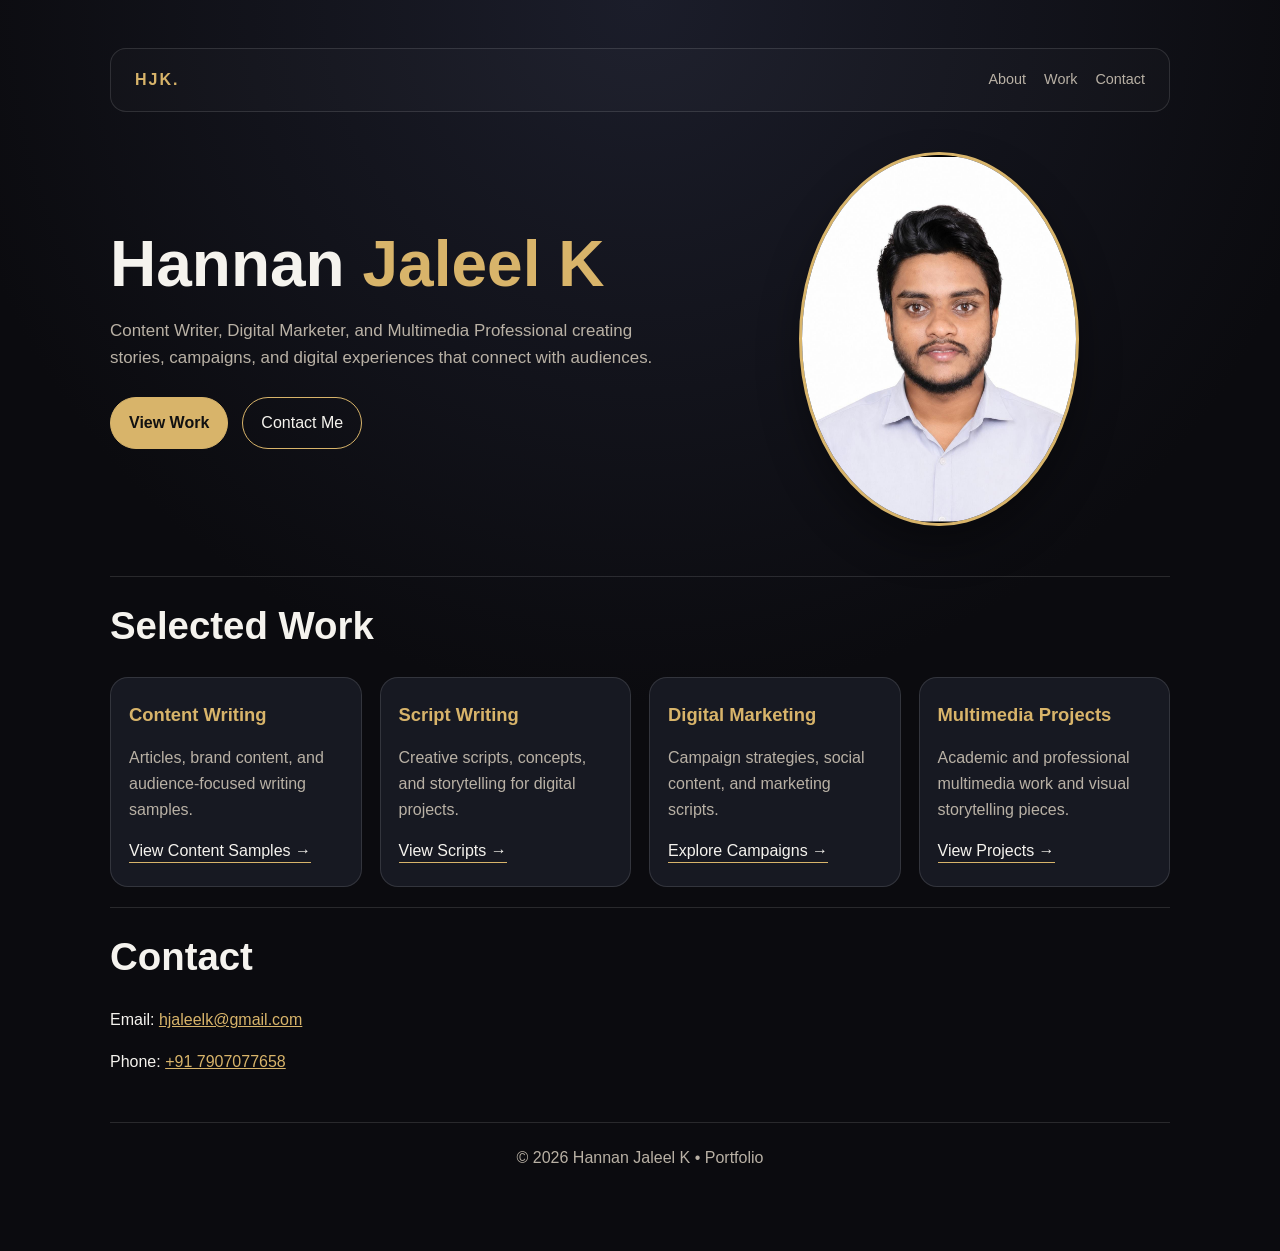
==== commit 5790edc5: "Fix broken PDF links in the portfolio website by using repository-relative paths that work on GitHub" ====
--- a/index.html
+++ b/index.html
@@ -1,3224 +1,261 @@
 <!DOCTYPE html>
 <html lang="en">
-
 <head>
-
-<meta charset="UTF-8">
-<meta name="viewport" content="width=device-width, initial-scale=1.0">
-
-<title>Hannan Jaleel K | Multimedia & Content Professional</title>
-
-<!-- Fonts -->
-<link rel="preconnect" href="https://fonts.googleapis.com">
-<link rel="preconnect" href="https://fonts.gstatic.com" crossorigin>
-
-<link href="https://fonts.googleapis.com/css2?family=Inter:wght@400;500;600;700&family=Playfair+Display:ital,wght@500;600;700&display=swap" rel="stylesheet">
-
-
-<style>
-
-/* =========================================================
-   DESIGN SYSTEM
-========================================================= */
-
-:root {
-
-    --black: #050505;
-    --black-2: #090909;
-    --black-3: #101010;
-
-    --gold: #C6A15B;
-    --gold-light: #E2C98D;
-    --gold-dark: #8F713D;
-
-    --ivory: #F5F1E8;
-    --ivory-dark: #E8E2D6;
-
-    --text: #D8D3C8;
-    --muted: #858078;
-
-    --line: rgba(198,161,91,.20);
-    --line-soft: rgba(255,255,255,.08);
-}
-
-
-/* =========================================================
-   RESET
-========================================================= */
-
-* {
-
-    margin: 0;
-    padding: 0;
-    box-sizing: border-box;
-
-    scroll-behavior: smooth;
-}
-
-html {
-
-    scroll-behavior: smooth;
-}
-
-body {
-
-    font-family: "Inter", sans-serif;
-
-    background: var(--black);
-
-    color: var(--ivory);
-
-    overflow-x: hidden;
-
-    line-height: 1.7;
-}
-
-
-/* =========================================================
-   SELECTION
-========================================================= */
-
-::selection {
-
-    background: var(--gold);
-
-    color: #050505;
-}
-
-
-/* =========================================================
-   CUSTOM SCROLLBAR
-========================================================= */
-
-::-webkit-scrollbar {
-
-    width: 7px;
-}
-
-::-webkit-scrollbar-track {
-
-    background: var(--black);
-}
-
-::-webkit-scrollbar-thumb {
-
-    background: var(--gold-dark);
-
-    border-radius: 20px;
-}
-
-
-/* =========================================================
-   CINEMATIC GRAIN
-========================================================= */
-
-body::after {
-
-    content: "";
-
-    position: fixed;
-
-    inset: 0;
-
-    pointer-events: none;
-
-    z-index: 9998;
-
-    opacity: .028;
-
-    background-image:
-
-    url("data:image/svg+xml,%3Csvg viewBox='0 0 180 180' xmlns='http://www.w3.org/2000/svg'%3E%3Cfilter id='noise'%3E%3CfeTurbulence type='fractalNoise' baseFrequency='.9' numOctaves='4' stitchTiles='stitch'/%3E%3C/filter%3E%3Crect width='100%25' height='100%25' filter='url(%23noise)'/%3E%3C/svg%3E");
-}
-
-
-/* =========================================================
-   CUSTOM CURSOR
-========================================================= */
-
-.cursor {
-
-    width: 8px;
-
-    height: 8px;
-
-    position: fixed;
-
-    top: 0;
-
-    left: 0;
-
-    border-radius: 50%;
-
-    background: var(--gold-light);
-
-    pointer-events: none;
-
-    z-index: 99999;
-
-    transform: translate(-50%, -50%);
-
-    transition:
-
-        width .25s ease,
-
-        height .25s ease,
-
-        background .25s ease;
-}
-
-.cursor-ring {
-
-    width: 34px;
-
-    height: 34px;
-
-    position: fixed;
-
-    top: 0;
-
-    left: 0;
-
-    border: 1px solid rgba(198,161,91,.5);
-
-    border-radius: 50%;
-
-    pointer-events: none;
-
-    z-index: 99998;
-
-    transform: translate(-50%, -50%);
-
-    transition:
-
-        width .3s ease,
-
-        height .3s ease,
-
-        border-color .3s ease;
-}
-
-
-/* =========================================================
-   NAVIGATION
-========================================================= */
-
-nav {
-
-    position: fixed;
-
-    top: 20px;
-
-    left: 50%;
-
-    transform: translateX(-50%);
-
-    width: min(1180px, 92%);
-
-    height: 64px;
-
-    padding: 0 24px;
-
-    display: flex;
-
-    align-items: center;
-
-    justify-content: space-between;
-
-    background: rgba(5,5,5,.72);
-
-    backdrop-filter: blur(25px);
-
-    border: 1px solid var(--line);
-
-    border-radius: 18px;
-
-    z-index: 1000;
-
-    animation: navReveal 1s cubic-bezier(.16,1,.3,1) both;
-}
-
-.logo {
-
-    font-size: 17px;
-
-    font-weight: 700;
-
-    letter-spacing: 4px;
-
-    color: var(--ivory);
-}
-
-.logo span {
-
-    color: var(--gold);
-}
-
-nav ul {
-
-    display: flex;
-
-    list-style: none;
-
-    gap: 32px;
-}
-
-nav a {
-
-    position: relative;
-
-    color: #A39D91;
-
-    text-decoration: none;
-
-    font-size: 11px;
-
-    letter-spacing: 1px;
-
-    text-transform: uppercase;
-
-    transition: .35s ease;
-}
-
-nav a::after {
-
-    content: "";
-
-    position: absolute;
-
-    left: 0;
-
-    bottom: -8px;
-
-    width: 0;
-
-    height: 1px;
-
-    background: var(--gold);
-
-    transition: .4s ease;
-}
-
-nav a:hover {
-
-    color: var(--ivory);
-}
-
-nav a:hover::after {
-
-    width: 100%;
-}
-
-
-/* =========================================================
-   HERO
-========================================================= */
-
-#home {
-
-    min-height: 100vh;
-
-    position: relative;
-
-    display: flex;
-
-    flex-direction: column;
-
-    align-items: center;
-
-    justify-content: center;
-
-    text-align: center;
-
-    padding: 160px 7% 110px;
-
-    overflow: hidden;
-
-    background:
-
-    radial-gradient(
-        circle at 50% 42%,
-        #1C1A16 0%,
-        #0D0D0C 38%,
-        #070707 72%,
-        #050505 100%
-    );
-}
-
-
-/* =========================================================
-   HERO GRID
-========================================================= */
-
-.hero-grid {
-
-    position: absolute;
-
-    inset: 0;
-
-    opacity: .12;
-
-    background-image:
-
-        linear-gradient(
-            rgba(198,161,91,.12) 1px,
-            transparent 1px
-        ),
-
-        linear-gradient(
-            90deg,
-            rgba(198,161,91,.12) 1px,
-            transparent 1px
-        );
-
-    background-size: 90px 90px;
-
-    mask-image:
-
-        radial-gradient(
-            circle at center,
-            black 0%,
-            transparent 70%
-        );
-
-    animation: gridMove 20s linear infinite;
-}
-
-
-/* =========================================================
-   HERO GOLD LIGHT
-========================================================= */
-
-.hero-light {
-
-    position: absolute;
-
-    width: 650px;
-
-    height: 650px;
-
-    border-radius: 50%;
-
-    background:
-
-        radial-gradient(
-            circle,
-            rgba(198,161,91,.14),
-            rgba(198,161,91,.04) 35%,
-            transparent 70%
-        );
-
-    filter: blur(20px);
-
-    animation: heroLight 10s ease-in-out infinite alternate;
-}
-
-
-/* =========================================================
-   HERO RINGS
-========================================================= */
-
-.hero-ring {
-
-    position: absolute;
-
-    border: 1px solid rgba(198,161,91,.12);
-
-    border-radius: 50%;
-
-    pointer-events: none;
-}
-
-.hero-ring.one {
-
-    width: 400px;
-
-    height: 400px;
-
-    animation: rotate 30s linear infinite;
-}
-
-.hero-ring.two {
-
-    width: 650px;
-
-    height: 650px;
-
-    animation: rotateReverse 45s linear infinite;
-}
-
-.hero-ring.three {
-
-    width: 900px;
-
-    height: 900px;
-
-    opacity: .5;
-
-    animation: rotate 60s linear infinite;
-}
-
-
-/* =========================================================
-   HERO CORNER TEXT
-========================================================= */
-
-.hero-corner {
-
-    position: absolute;
-
-    color: #5F594F;
-
-    font-size: 9px;
-
-    letter-spacing: 3px;
-
-    text-transform: uppercase;
-
-    writing-mode: vertical-rl;
-}
-
-.hero-corner.left {
-
-    left: 35px;
-
-    top: 50%;
-
-    transform: translateY(-50%);
-}
-
-.hero-corner.right {
-
-    right: 35px;
-
-    top: 50%;
-
-    transform: translateY(-50%) rotate(180deg);
-}
-
-
-/* =========================================================
-   PROFILE
-========================================================= */
-
-.profile-wrap {
-
-    position: relative;
-
-    z-index: 5;
-
-    animation:
-
-        profileReveal 1.4s
-
-        cubic-bezier(.16,1,.3,1)
-
-        both;
-}
-
-.profile-wrap::before {
-
-    content: "";
-
-    position: absolute;
-
-    inset: -22px;
-
-    border: 1px solid rgba(198,161,91,.15);
-
-    border-radius: 50%;
-
-    animation: pulseRing 3s ease-in-out infinite;
-}
-
-.profile-wrap::after {
-
-    content: "";
-
-    position: absolute;
-
-    inset: -10px;
-
-    border: 1px dashed rgba(198,161,91,.25);
-
-    border-radius: 50%;
-
-    animation: rotate 18s linear infinite;
-}
-
-.profile-pic {
-
-    width: 180px;
-
-    height: 180px;
-
-    object-fit: cover;
-
-    border-radius: 50%;
-
-    padding: 5px;
-
-    border: 1px solid var(--gold);
-
-    background: #0B0B0B;
-
-    box-shadow:
-
-        0 0 0 10px rgba(198,161,91,.025),
-
-        0 30px 100px rgba(0,0,0,.8);
-
-    position: relative;
-
-    z-index: 2;
-
-    transition: .5s ease;
-}
-
-.profile-pic:hover {
-
-    transform: scale(1.04);
-
-    box-shadow:
-
-        0 0 0 18px rgba(198,161,91,.035),
-
-        0 35px 110px rgba(0,0,0,.9);
-}
-
-
-/* =========================================================
-   HERO CONTENT
-========================================================= */
-
-.hero-content {
-
-    position: relative;
-
-    z-index: 5;
-}
-
-#home h1 {
-
-    margin-top: 42px;
-
-    font-family: "Playfair Display", serif;
-
-    font-size: clamp(55px, 9vw, 125px);
-
-    font-weight: 500;
-
-    line-height: .9;
-
-    letter-spacing: -5px;
-
-    animation:
-
-        fadeUp 1.2s
-
-        cubic-bezier(.16,1,.3,1)
-
-        .2s
-
-        both;
-}
-
-#home h1 em {
-
-    font-style: italic;
-
-    color: var(--gold-light);
-}
-
-.hero-title {
-
-    margin-top: 30px;
-
-    color: var(--gold);
-
-    font-size: clamp(14px,2vw,19px);
-
-    letter-spacing: 1px;
-
-    animation:
-
-        fadeUp 1.1s ease .45s both;
-}
-
-.hero-description {
-
-    max-width: 650px;
-
-    margin: 20px auto 0;
-
-    color: var(--muted);
-
-    font-size: 14px;
-
-    line-height: 1.9;
-
-    animation:
-
-        fadeUp 1.1s ease .65s both;
-}
-
-
-/* =========================================================
-   BUTTONS
-========================================================= */
-
-.buttons {
-
-    display: flex;
-
-    justify-content: center;
-
-    gap: 14px;
-
-    margin-top: 38px;
-
-    animation:
-
-        fadeUp 1.1s ease .85s both;
-}
-
-.btn {
-
-    position: relative;
-
-    padding: 14px 27px;
-
-    border-radius: 50px;
-
-    border: 1px solid rgba(198,161,91,.35);
-
-    color: var(--ivory);
-
-    text-decoration: none;
-
-    font-size: 11px;
-
-    letter-spacing: 1px;
-
-    text-transform: uppercase;
-
-    overflow: hidden;
-
-    transition: .4s ease;
-}
-
-.btn span {
-
-    position: relative;
-
-    z-index: 2;
-}
-
-.btn::before {
-
-    content: "";
-
-    position: absolute;
-
-    inset: 0;
-
-    background: var(--gold);
-
-    transform: translateY(105%);
-
-    transition: .45s cubic-bezier(.16,1,.3,1);
-}
-
-.btn:hover::before {
-
-    transform: translateY(0);
-}
-
-.btn:hover {
-
-    color: #050505;
-
-    transform: translateY(-5px);
-
-    border-color: var(--gold);
-}
-
-.btn.primary {
-
-    background: var(--gold);
-
-    color: #050505;
-}
-
-.btn.primary::before {
-
-    background: var(--ivory);
-}
-
-.btn.primary:hover {
-
-    color: #050505;
-}
-
-
-/* =========================================================
-   SCROLL INDICATOR
-========================================================= */
-
-.scroll-indicator {
-
-    position: absolute;
-
-    bottom: 35px;
-
-    left: 50%;
-
-    transform: translateX(-50%);
-
-    display: flex;
-
-    flex-direction: column;
-
-    align-items: center;
-
-    gap: 10px;
-
-    color: #625D54;
-
-    font-size: 8px;
-
-    letter-spacing: 3px;
-
-    text-transform: uppercase;
-
-    z-index: 5;
-}
-
-.scroll-line {
-
-    width: 1px;
-
-    height: 45px;
-
-    background:
-
-        linear-gradient(
-            to bottom,
-            var(--gold),
-            transparent
-        );
-
-    animation: scrollLine 2s ease-in-out infinite;
-}
-
-
-/* =========================================================
-   MARQUEE
-========================================================= */
-
-.marquee {
-
-    overflow: hidden;
-
-    white-space: nowrap;
-
-    padding: 18px 0;
-
-    background: #070707;
-
-    border-top: 1px solid var(--line);
-
-    border-bottom: 1px solid var(--line);
-}
-
-.marquee-track {
-
-    display: inline-block;
-
-    animation: marquee 28s linear infinite;
-}
-
-.marquee span {
-
-    margin: 0 35px;
-
-    color: #70695E;
-
-    font-size: 10px;
-
-    letter-spacing: 4px;
-
-    text-transform: uppercase;
-}
-
-.marquee strong {
-
-    color: var(--gold);
-}
-
-
-/* =========================================================
-   GENERAL SECTIONS
-========================================================= */
-
-section {
-
-    padding: 145px 8%;
-}
-
-.section-label {
-
-    margin-bottom: 18px;
-
-    color: var(--gold);
-
-    font-size: 10px;
-
-    letter-spacing: 4px;
-
-    text-transform: uppercase;
-}
-
-h2 {
-
-    font-family: "Playfair Display", serif;
-
-    font-size: clamp(50px,7vw,90px);
-
-    font-weight: 500;
-
-    line-height: .95;
-
-    letter-spacing: -4px;
-
-    margin-bottom: 55px;
-}
-
-
-/* =========================================================
-   ABOUT
-========================================================= */
-
-#about {
-
-    position: relative;
-
-    background: var(--ivory);
-
-    color: #141414;
-
-    overflow: hidden;
-}
-
-
-/* decorative line */
-
-#about::before {
-
-    content: "";
-
-    position: absolute;
-
-    width: 1px;
-
-    height: 70%;
-
-    right: 12%;
-
-    top: 15%;
-
-    background: #D0C8BA;
-
-    opacity: .5;
-}
-
-.about-layout {
-
-    max-width: 1150px;
-
-    display: grid;
-
-    grid-template-columns: 1.2fr .8fr;
-
-    gap: 90px;
-}
-
-.about-content {
-
-    max-width: 760px;
-}
-
-.about-content p {
-
-    font-size: 17px;
-
-    line-height: 1.95;
-
-    color: #57524B;
-
-    margin-bottom: 25px;
-}
-
-.about-intro {
-
-    font-family: "Playfair Display", serif;
-
-    font-size: 30px !important;
-
-    line-height: 1.5 !important;
-
-    color: #141414 !important;
-}
-
-
-/* =========================================================
-   STATS
-========================================================= */
-
-.stats {
-
-    border-top: 1px solid #C9C1B4;
-}
-
-.stat {
-
-    padding: 26px 0;
-
-    border-bottom: 1px solid #C9C1B4;
-
-    transition: .4s ease;
-}
-
-.stat:hover {
-
-    padding-left: 12px;
-}
-
-.stat-number {
-
-    display: block;
-
-    font-family: "Playfair Display", serif;
-
-    font-size: 42px;
-
-    color: #171717;
-}
-
-.stat-label {
-
-    color: #8A8276;
-
-    font-size: 9px;
-
-    letter-spacing: 2px;
-
-    text-transform: uppercase;
-}
-
-
-/* =========================================================
-   EXPERIENCE
-========================================================= */
-
-.experience {
-
-    max-width: 1150px;
-
-    display: grid;
-
-    grid-template-columns: repeat(3,1fr);
-
-    gap: 18px;
-
-    margin-top: 85px;
-}
-
-.experience-card {
-
-    position: relative;
-
-    padding: 34px;
-
-    min-height: 245px;
-
-    border: 1px solid #CBC3B6;
-
-    background: rgba(255,255,255,.45);
-
-    overflow: hidden;
-
-    transition:
-
-        transform .6s cubic-bezier(.16,1,.3,1),
-
-        box-shadow .5s ease;
-}
-
-.experience-card::before {
-
-    content: "";
-
-    position: absolute;
-
-    width: 100px;
-
-    height: 100px;
-
-    border-radius: 50%;
-
-    border: 1px solid rgba(198,161,91,.2);
-
-    right: -45px;
-
-    top: -45px;
-
-    transition: .7s ease;
-}
-
-.experience-card:hover::before {
-
-    transform: scale(2);
-}
-
-.experience-card:hover {
-
-    transform: translateY(-12px);
-
-    background: #FFFFFF;
-
-    box-shadow: 0 30px 70px rgba(0,0,0,.10);
-}
-
-.experience-card span {
-
-    display: block;
-
-    margin-bottom: 42px;
-
-    color: var(--gold);
-
-    font-size: 10px;
-
-    letter-spacing: 2px;
-}
-
-.experience-card h3 {
-
-    margin-bottom: 12px;
-
-    font-size: 19px;
-}
-
-.experience-card p {
-
-    color: #69635B;
-
-    font-size: 13px;
-
-    line-height: 1.8;
-}
-
-
-/* =========================================================
-   WORK
-========================================================= */
-
-#work {
-
-    background: var(--black);
-
-    position: relative;
-
-    overflow: hidden;
-}
-
-
-/* WORK BACKGROUND GRID */
-
-#work::before {
-
-    content: "";
-
-    position: absolute;
-
-    inset: 0;
-
-    opacity: .08;
-
-    background-image:
-
-        linear-gradient(
-            rgba(198,161,91,.1) 1px,
-            transparent 1px
-        ),
-
-        linear-gradient(
-            90deg,
-            rgba(198,161,91,.1) 1px,
-            transparent 1px
-        );
-
-    background-size: 100px 100px;
-
-    pointer-events: none;
-}
-
-.work-header {
-
-    max-width: 1150px;
-
-    display: flex;
-
-    justify-content: space-between;
-
-    align-items: end;
-
-    position: relative;
-}
-
-.work-note {
-
-    max-width: 320px;
-
-    margin-bottom: 55px;
-
-    color: #777169;
-
-    font-size: 13px;
-
-    line-height: 1.8;
-}
-
-.work-grid {
-
-    max-width: 1150px;
-
-    display: grid;
-
-    grid-template-columns: repeat(2,1fr);
-
-    gap: 18px;
-
-    position: relative;
-}
-
-
-/* =========================================================
-   WORK CARD
-========================================================= */
-
-.work-card {
-
-    position: relative;
-
-    min-height: 370px;
-
-    padding: 38px;
-
-    display: flex;
-
-    flex-direction: column;
-
-    justify-content: flex-end;
-
-    overflow: hidden;
-
-    border: 1px solid var(--line);
-
-    background:
-
-        linear-gradient(
-            135deg,
-            #111111,
-            #080808
-        );
-
-    transition:
-
-        transform .6s cubic-bezier(.16,1,.3,1),
-
-        border-color .4s ease;
-}
-
-
-/* CARD LIGHT */
-
-.work-card::before {
-
-    content: "";
-
-    position: absolute;
-
-    width: 350px;
-
-    height: 350px;
-
-    top: -180px;
-
-    right: -180px;
-
-    border-radius: 50%;
-
-    background:
-
-        radial-gradient(
-            circle,
-            rgba(198,161,91,.16),
-            transparent 65%
-        );
-
-    transition: .8s ease;
-}
-
-
-/* CARD RING */
-
-.work-card::after {
-
-    content: "";
-
-    position: absolute;
-
-    width: 180px;
-
-    height: 180px;
-
-    top: 35px;
-
-    right: 35px;
-
-    border-radius: 50%;
-
-    border: 1px solid rgba(198,161,91,.10);
-
-    transition: .8s ease;
-}
-
-.work-card:hover::before {
-
-    transform: scale(1.5);
-}
-
-.work-card:hover::after {
-
-    transform: scale(1.4);
-
-    border-color: rgba(198,161,91,.3);
-}
-
-.work-card:hover {
-
-    transform: translateY(-12px);
-
-    border-color: rgba(198,161,91,.5);
-}
-
-.work-number {
-
-    position: absolute;
-
-    top: 28px;
-
-    left: 30px;
-
-    color: #5D574E;
-
-    font-size: 9px;
-
-    letter-spacing: 2px;
-}
-
-.work-card h3 {
-
-    position: relative;
-
-    z-index: 3;
-
-    font-family: "Playfair Display", serif;
-
-    font-size: 33px;
-
-    font-weight: 500;
-
-    margin-bottom: 12px;
-}
-
-.work-card p {
-
-    position: relative;
-
-    z-index: 3;
-
-    max-width: 450px;
-
-    color: #888178;
-
-    font-size: 13px;
-
-    line-height: 1.8;
-
-    margin-bottom: 25px;
-}
-
-.work-card a {
-
-    position: relative;
-
-    z-index: 3;
-
-    width: fit-content;
-
-    color: var(--gold-light);
-
-    text-decoration: none;
-
-    font-size: 10px;
-
-    letter-spacing: 2px;
-
-    text-transform: uppercase;
-
-    padding-bottom: 7px;
-
-    border-bottom: 1px solid #594A32;
-
-    transition: .35s ease;
-}
-
-.work-card a:hover {
-
-    color: white;
-
-    padding-left: 8px;
-
-    border-color: var(--gold);
-}
-
-
-/* =========================================================
-   SKILLS
-========================================================= */
-
-#skills {
-
-    background: var(--ivory-dark);
-
-    color: #141414;
-}
-
-.skills-wrapper {
-
-    max-width: 1100px;
-}
-
-.skills-intro {
-
-    max-width: 680px;
-
-    color: #5C5750;
-
-    font-size: 17px;
-
-    line-height: 1.9;
-
-    margin-bottom: 45px;
-}
-
-.skills-container {
-
-    display: flex;
-
-    flex-wrap: wrap;
-
-    gap: 10px;
-}
-
-.skill {
-
-    padding: 13px 20px;
-
-    border: 1px solid #C5BDAF;
-
-    border-radius: 50px;
-
-    font-size: 11px;
-
-    letter-spacing: .5px;
-
-    transition:
-
-        transform .35s ease,
-
-        background .35s ease,
-
-        color .35s ease;
-}
-
-.skill:hover {
-
-    background: #151515;
-
-    color: var(--gold-light);
-
-    border-color: #151515;
-
-    transform: translateY(-5px);
-}
-
-
-/* =========================================================
-   CONTACT
-========================================================= */
-
-#contact {
-
-    min-height: 90vh;
-
-    display: flex;
-
-    align-items: center;
-
-    position: relative;
-
-    overflow: hidden;
-
-    background: var(--black);
-}
-
-
-/* GIANT RING */
-
-.contact-ring {
-
-    position: absolute;
-
-    width: 700px;
-
-    height: 700px;
-
-    right: -280px;
-
-    top: 50%;
-
-    transform: translateY(-50%);
-
-    border: 1px solid rgba(198,161,91,.12);
-
-    border-radius: 50%;
-
-    animation: rotate 35s linear infinite;
-}
-
-.contact-ring::before {
-
-    content: "";
-
-    position: absolute;
-
-    inset: 80px;
-
-    border: 1px solid rgba(198,161,91,.08);
-
-    border-radius: 50%;
-}
-
-.contact-content {
-
-    position: relative;
-
-    z-index: 3;
-
-    max-width: 1100px;
-}
-
-.contact-heading {
-
-    max-width: 950px;
-}
-
-.contact-heading h2 {
-
-    font-size: clamp(55px,8vw,110px);
-
-    margin-bottom: 30px;
-}
-
-.contact-heading em {
-
-    color: var(--gold-light);
-
-    font-style: italic;
-}
-
-.contact-text {
-
-    max-width: 600px;
-
-    color: #817B71;
-
-    font-size: 15px;
-
-    line-height: 1.8;
-
-    margin-bottom: 45px;
-}
-
-.contact-links {
-
-    display: flex;
-
-    flex-direction: column;
-
-    gap: 14px;
-}
-
-.contact-links a {
-
-    width: fit-content;
-
-    color: var(--ivory);
-
-    text-decoration: none;
-
-    font-family: "Playfair Display", serif;
-
-    font-size: clamp(23px,3vw,34px);
-
-    transition: .4s ease;
-}
-
-.contact-links a:hover {
-
-    color: var(--gold);
-
-    transform: translateX(12px);
-}
-
-
-/* =========================================================
-   FOOTER
-========================================================= */
-
-footer {
-
-    padding: 25px 8%;
-
-    display: flex;
-
-    justify-content: space-between;
-
-    background: #030303;
-
-    border-top: 1px solid var(--line);
-
-    color: #514C45;
-
-    font-size: 10px;
-
-    letter-spacing: .5px;
-}
-
-.footer-name {
-
-    color: var(--gold);
-}
-
-
-/* =========================================================
-   SCROLL REVEAL
-========================================================= */
-
-.reveal {
-
-    opacity: 0;
-
-    transform: translateY(55px);
-
-    transition:
-
-        opacity 1s ease,
-
-        transform 1s cubic-bezier(.16,1,.3,1);
-}
-
-.reveal.active {
-
-    opacity: 1;
-
-    transform: translateY(0);
-}
-
-
-/* =========================================================
-   ANIMATION DELAYS
-========================================================= */
-
-.experience-card:nth-child(2) {
-
-    transition-delay: .1s;
-}
-
-.experience-card:nth-child(3) {
-
-    transition-delay: .2s;
-}
-
-.work-card:nth-child(2) {
-
-    transition-delay: .1s;
-}
-
-.work-card:nth-child(3) {
-
-    transition-delay: .2s;
-}
-
-.work-card:nth-child(4) {
-
-    transition-delay: .3s;
-}
-
-
-/* =========================================================
-   KEYFRAMES
-========================================================= */
-
-@keyframes fadeUp {
-
-    from {
-
-        opacity: 0;
-
-        transform: translateY(50px);
-    }
-
-    to {
-
-        opacity: 1;
-
-        transform: translateY(0);
-    }
-}
-
-
-@keyframes profileReveal {
-
-    from {
-
-        opacity: 0;
-
-        transform: scale(.55) rotate(-10deg);
-    }
-
-    to {
-
-        opacity: 1;
-
-        transform: scale(1) rotate(0);
-    }
-}
-
-
-@keyframes navReveal {
-
-    from {
-
-        opacity: 0;
-
-        transform: translate(-50%,-35px);
-    }
-
-    to {
-
-        opacity: 1;
-
-        transform: translate(-50%,0);
-    }
-}
-
-
-@keyframes heroLight {
-
-    0% {
-
-        transform: translate(-100px,-40px) scale(.8);
-    }
-
-    100% {
-
-        transform: translate(100px,50px) scale(1.15);
-    }
-}
-
-
-@keyframes float {
-
-    0%,100% {
-
-        transform: translateY(0);
-    }
-
-    50% {
-
-        transform: translateY(-30px);
-    }
-}
-
-
-@keyframes rotate {
-
-    from {
-
-        transform: rotate(0deg);
-    }
-
-    to {
-
-        transform: rotate(360deg);
-    }
-}
-
-
-@keyframes rotateReverse {
-
-    from {
-
-        transform: rotate(360deg);
-    }
-
-    to {
-
-        transform: rotate(0deg);
-    }
-}
-
-
-@keyframes pulseRing {
-
-    0%,100% {
-
-        transform: scale(1);
-
-        opacity: .5;
-    }
-
-    50% {
-
-        transform: scale(1.08);
-
-        opacity: 1;
-    }
-}
-
-
-@keyframes gridMove {
-
-    from {
-
-        transform: translate(0,0);
-    }
-
-    to {
-
-        transform: translate(90px,90px);
-    }
-}
-
-
-@keyframes scrollLine {
-
-    0% {
-
-        transform: scaleY(0);
-
-        transform-origin: top;
-    }
-
-    50% {
-
-        transform: scaleY(1);
-
-        transform-origin: top;
-    }
-
-    51% {
-
-        transform-origin: bottom;
-    }
-
-    100% {
-
-        transform: scaleY(0);
-
-        transform-origin: bottom;
-    }
-}
-
-
-@keyframes marquee {
-
-    from {
-
-        transform: translateX(0);
-    }
-
-    to {
-
-        transform: translateX(-50%);
-    }
-}
-
-
-/* =========================================================
-   MOBILE
-========================================================= */
-
-@media (max-width: 800px) {
+  <meta charset="UTF-8" />
+  <meta name="viewport" content="width=device-width, initial-scale=1.0" />
+  <title>Hannan Jaleel K | Portfolio</title>
+  <style>
+    :root {
+      --bg: #0b0b0f;
+      --panel: #171922;
+      --gold: #d8b46a;
+      --text: #f5f3ee;
+      --muted: #b9b1a5;
+      --line: rgba(255,255,255,0.12);
+    }
+
+    * { box-sizing: border-box; }
+
+    body {
+      margin: 0;
+      font-family: Arial, sans-serif;
+      background: radial-gradient(circle at top, #1b1d2a 0%, var(--bg) 50%);
+      color: var(--text);
+      line-height: 1.6;
+    }
+
+    .wrap {
+      max-width: 1100px;
+      margin: 0 auto;
+      padding: 48px 20px 80px;
+    }
+
+    header {
+      display: flex;
+      justify-content: space-between;
+      align-items: center;
+      gap: 16px;
+      border: 1px solid var(--line);
+      background: rgba(255,255,255,0.02);
+      padding: 18px 24px;
+      border-radius: 16px;
+      margin-bottom: 40px;
+    }
+
+    .logo {
+      font-weight: 700;
+      letter-spacing: 2px;
+      color: var(--gold);
+    }
 
     nav {
-
-        top: 10px;
-
-        width: 94%;
-
-        height: 58px;
-
-        padding: 0 15px;
-
-        border-radius: 14px;
-    }
-
-    nav ul {
-
-        gap: 12px;
+      display: flex;
+      gap: 18px;
+      flex-wrap: wrap;
     }
 
     nav a {
-
-        font-size: 8px;
-
-        letter-spacing: .5px;
-    }
-
-    .logo {
-
-        font-size: 13px;
-
-        letter-spacing: 2px;
-    }
-
-
-    section {
-
-        padding: 105px 6%;
-    }
-
-
-    #home {
-
-        padding: 140px 6% 110px;
-    }
-
-
-    .profile-pic {
-
-        width: 145px;
-
-        height: 145px;
-    }
-
-
-    .hero-ring.one {
-
-        width: 280px;
-
-        height: 280px;
-    }
-
-    .hero-ring.two {
-
-        width: 450px;
-
-        height: 450px;
-    }
-
-    .hero-ring.three {
-
-        width: 620px;
-
-        height: 620px;
-    }
-
-
-    #home h1 {
-
-        font-size: clamp(48px,14vw,76px);
-
-        letter-spacing: -3px;
-    }
-
-
-    .hero-title {
-
-        font-size: 13px;
-    }
-
-
-    .hero-description {
-
-        font-size: 13px;
-    }
-
-
-    .buttons {
-
+      color: var(--muted);
+      text-decoration: none;
+      font-size: 0.9rem;
+    }
+
+    nav a:hover { color: var(--text); }
+
+    h1 {
+      font-size: clamp(2.5rem, 5vw, 5rem);
+      line-height: 1.1;
+      margin: 0 0 16px;
+    }
+
+    .accent { color: var(--gold); }
+
+    .hero {
+      display: grid;
+      grid-template-columns: 1.1fr 0.9fr;
+      gap: 32px;
+      align-items: center;
+      margin-bottom: 50px;
+    }
+
+    .hero p {
+      color: var(--muted);
+      font-size: 1.06rem;
+      max-width: 620px;
+    }
+
+    .profile {
+      display: flex;
+      justify-content: center;
+    }
+
+    .profile img {
+      width: min(280px, 100%);
+      border-radius: 50%;
+      border: 3px solid var(--gold);
+      box-shadow: 0 20px 40px rgba(0,0,0,0.35);
+    }
+
+    .btn-row {
+      display: flex;
+      flex-wrap: wrap;
+      gap: 14px;
+      margin-top: 26px;
+    }
+
+    .btn {
+      display: inline-block;
+      text-decoration: none;
+      padding: 12px 18px;
+      border-radius: 999px;
+      border: 1px solid var(--gold);
+      color: var(--text);
+      background: transparent;
+      transition: 0.25s ease;
+    }
+
+    .btn.primary {
+      background: var(--gold);
+      color: #111;
+      font-weight: 700;
+    }
+
+    .btn:hover {
+      transform: translateY(-2px);
+      opacity: 0.95;
+    }
+
+    .section {
+      margin-top: 20px;
+      padding-top: 18px;
+      border-top: 1px solid var(--line);
+    }
+
+    .section h2 {
+      margin: 0 0 20px;
+      font-size: clamp(1.8rem, 3vw, 3rem);
+    }
+
+    .cards {
+      display: grid;
+      grid-template-columns: repeat(auto-fit, minmax(220px, 1fr));
+      gap: 18px;
+    }
+
+    .card {
+      background: var(--panel);
+      border: 1px solid var(--line);
+      border-radius: 18px;
+      padding: 22px 18px;
+    }
+
+    .card h3 {
+      margin-top: 0;
+      margin-bottom: 10px;
+      color: var(--gold);
+      font-size: 1.15rem;
+    }
+
+    .card p {
+      color: var(--muted);
+      margin-bottom: 16px;
+    }
+
+    .card a {
+      color: var(--text);
+      text-decoration: none;
+      border-bottom: 1px solid var(--gold);
+      padding-bottom: 3px;
+    }
+
+    footer {
+      margin-top: 48px;
+      padding-top: 22px;
+      border-top: 1px solid var(--line);
+      text-align: center;
+      color: var(--muted);
+    }
+
+    @media (max-width: 760px) {
+      .hero {
+        grid-template-columns: 1fr;
+      }
+
+      header {
         flex-direction: column;
-
-        width: 100%;
-
-        max-width: 280px;
-    }
-
-
-    .btn {
-
-        text-align: center;
-    }
-
-
-    .hero-corner {
-
-        display: none;
-    }
-
-
-    .about-layout {
-
-        grid-template-columns: 1fr;
-
-        gap: 55px;
-    }
-
-
-    .about-intro {
-
-        font-size: 25px !important;
-    }
-
-
-    .about-content p {
-
-        font-size: 15px;
-    }
-
-
-    #about::before {
-
-        display: none;
-    }
-
-
-    .experience {
-
-        grid-template-columns: 1fr;
-
-        margin-top: 60px;
-    }
-
-
-    .work-header {
-
-        display: block;
-    }
-
-
-    .work-note {
-
-        margin-top: -25px;
-
-        margin-bottom: 45px;
-    }
-
-
-    .work-grid {
-
-        grid-template-columns: 1fr;
-    }
-
-
-    .work-card {
-
-        min-height: 310px;
-    }
-
-
-    .contact-heading h2 {
-
-        font-size: 55px;
-    }
-
-
-    .contact-ring {
-
-        width: 500px;
-
-        height: 500px;
-
-        right: -300px;
-    }
-
-
-    footer {
-
-        flex-direction: column;
-
-        gap: 8px;
-
-        text-align: center;
-    }
-
-
-    .cursor,
-    .cursor-ring {
-
-        display: none;
-    }
-
-}
-
-
-/* =========================================================
-   REDUCED MOTION
-========================================================= */
-
-@media (prefers-reduced-motion: reduce) {
-
-    *,
-    *::before,
-    *::after {
-
-        animation-duration: .01ms !important;
-
-        animation-iteration-count: 1 !important;
-
-        transition-duration: .01ms !important;
-
-        scroll-behavior: auto !important;
-    }
-
-}
-
-</style>
-
+        align-items: flex-start;
+      }
+    }
+  </style>
 </head>
-
-
 <body>
-
-
-<!-- =====================================================
-     CUSTOM CURSOR
-===================================================== -->
-
-<div class="cursor"></div>
-<div class="cursor-ring"></div>
-
-
-<!-- =====================================================
-     NAVIGATION
-===================================================== -->
-
-<nav>
-
-    <div class="logo">
-        HJK<span>.</span>
-    </div>
-
-    <ul>
-
-        <li>
-            <a href="#home">Home</a>
-        </li>
-
-        <li>
-            <a href="#about">About</a>
-        </li>
-
-        <li>
-            <a href="#work">Work</a>
-        </li>
-
-        <li>
-            <a href="#skills">Skills</a>
-        </li>
-
-        <li>
-            <a href="#contact">Contact</a>
-        </li>
-
-    </ul>
-
-</nav>
-
-
-<!-- =====================================================
-     HERO
-===================================================== -->
-
-<section id="home">
-
-
-    <div class="hero-grid"></div>
-
-    <div class="hero-light"></div>
-
-
-    <div class="hero-ring one"></div>
-
-    <div class="hero-ring two"></div>
-
-    <div class="hero-ring three"></div>
-
-
-    <div class="hero-corner left">
-        Creative Portfolio · 2026
-    </div>
-
-    <div class="hero-corner right">
-        Kozhikode · Kerala
-    </div>
-
-
-    <div class="profile-wrap">
-
-        <img
-            src="Profile pic.jpeg"
-            alt="Hannan Jaleel K"
-            class="profile-pic"
-        >
-
-    </div>
-
-
-    <div class="hero-content">
-
-        <h1>
-            Hannan <em>Jaleel K</em>
-        </h1>
-
-
-        <p class="hero-title">
-
-            Content Writer · Digital Marketer · Multimedia Professional
-
+  <div class="wrap">
+    <header>
+      <div class="logo">HJK.</div>
+      <nav>
+        <a href="#about">About</a>
+        <a href="#work">Work</a>
+        <a href="#contact">Contact</a>
+      </nav>
+    </header>
+
+    <section class="hero" id="about">
+      <div>
+        <h1>Hannan <span class="accent">Jaleel K</span></h1>
+        <p>
+          Content Writer, Digital Marketer, and Multimedia Professional creating stories,
+          campaigns, and digital experiences that connect with audiences.
         </p>
-
-
-        <p class="hero-description">
-
-            BSc IT graduate pursuing MA Multimedia, combining storytelling,
-            digital marketing, technology and multimedia to create
-            meaningful digital experiences.
-
-        </p>
-
-
-        <div class="buttons">
-
-            <a href="#work" class="btn primary">
-
-                <span>
-                    Explore My Work
-                </span>
-
-            </a>
-
-
-            <a href="#contact" class="btn">
-
-                <span>
-                    Get In Touch
-                </span>
-
-            </a>
-
-        </div>
-
-    </div>
-
-
-    <div class="scroll-indicator">
-
-        Scroll
-
-        <div class="scroll-line"></div>
-
-    </div>
-
-</section>
-
-
-<!-- =====================================================
-     MARQUEE
-===================================================== -->
-
-<div class="marquee">
-
-    <div class="marquee-track">
-
-        <span>
-            Content <strong>✦</strong>
-        </span>
-
-        <span>
-            Storytelling <strong>✦</strong>
-        </span>
-
-        <span>
-            Digital Marketing <strong>✦</strong>
-        </span>
-
-        <span>
-            Multimedia <strong>✦</strong>
-        </span>
-
-        <span>
-            Creative Writing <strong>✦</strong>
-        </span>
-
-        <span>
-            Content <strong>✦</strong>
-        </span>
-
-        <span>
-            Storytelling <strong>✦</strong>
-        </span>
-
-        <span>
-            Digital Marketing <strong>✦</strong>
-        </span>
-
-        <span>
-            Multimedia <strong>✦</strong>
-        </span>
-
-    </div>
-
-</div>
-
-
-<!-- =====================================================
-     ABOUT
-===================================================== -->
-
-<section id="about">
-
-    <div class="section-label reveal">
-        01 / About
-    </div>
-
-
-    <h2 class="reveal">
-        The Story
-    </h2>
-
-
-    <div class="about-layout">
-
-
-        <div class="about-content">
-
-
-            <p class="about-intro reveal">
-
-                A writer by experience,
-                a multimedia student by choice,
-                and a storyteller at heart.
-
-            </p>
-
-
-            <p class="reveal">
-
-                Hi, I’m Hannan Jaleel K, a BSc IT graduate from Kozhikode,
-                Kerala, currently pursuing my MA Multimedia at JDT Islam.
-
-            </p>
-
-
-            <p class="reveal">
-
-                I have 1+ year of professional experience in content
-                writing, copywriting, digital marketing, SEO and social
-                media content.
-
-            </p>
-
-
-            <p class="reveal">
-
-                I also have experience as a freelance Digital Marketer
-                and Web Developer, creating articles, scripts, copies,
-                campaigns and digital content for different brands.
-
-            </p>
-
-
-            <p class="reveal">
-
-                My background brings together writing, marketing,
-                technology and multimedia. I enjoy turning ideas into
-                content that communicates clearly and connects with people.
-
-            </p>
-
-        </div>
-
-
-        <div class="stats reveal">
-
-
-            <div class="stat">
-
-                <span class="stat-number">
-                    1+
-                </span>
-
-                <span class="stat-label">
-                    Year Experience
-                </span>
-
-            </div>
-
-
-            <div class="stat">
-
-                <span class="stat-number">
-                    100+
-                </span>
-
-                <span class="stat-label">
-                    Articles & Content
-                </span>
-
-            </div>
-
-
-            <div class="stat">
-
-                <span class="stat-number">
-                    50+
-                </span>
-
-                <span class="stat-label">
-                    Scripts & Concepts
-                </span>
-
-            </div>
-
-
-            <div class="stat">
-
-                <span class="stat-number">
-                    MA
-                </span>
-
-                <span class="stat-label">
-                    Multimedia Student
-                </span>
-
-            </div>
-
-
-        </div>
-
-    </div>
-
-
-    <!-- EXPERIENCE -->
-
-    <div class="experience">
-
-
-        <div class="experience-card reveal">
-
-            <span>
-                01
-            </span>
-
-            <h3>
-                Content Writing
-            </h3>
-
-            <p>
-
-                Articles, website content, brand communication,
-                social media copies and creative content.
-
-            </p>
-
-        </div>
-
-
-        <div class="experience-card reveal">
-
-            <span>
-                02
-            </span>
-
-            <h3>
-                Digital Marketing
-            </h3>
-
-            <p>
-
-                SEO, social media content, digital campaigns
-                and audience-focused marketing.
-
-            </p>
-
-        </div>
-
-
-        <div class="experience-card reveal">
-
-            <span>
-                03
-            </span>
-
-            <h3>
-                Multimedia
-            </h3>
-
-            <p>
-
-                Developing skills in visual storytelling,
-                video content and multimedia production.
-
-            </p>
-
-        </div>
-
-
-    </div>
-
-</section>
-
-
-<!-- =====================================================
-     WORK
-===================================================== -->
-
-<section id="work">
-
-
-    <div class="section-label reveal">
-        02 / Selected Work
-    </div>
-
-
-    <div class="work-header">
-
-
-        <h2 class="reveal">
-
-            Selected<br>
-            Work
-
-        </h2>
-
-
-        <p class="work-note reveal">
-
-            A collection of writing, scripts, campaigns
-            and multimedia projects created across
-            professional and academic work.
-
-        </p>
-
-
-    </div>
-
-
-    <div class="work-grid">
-
-
-        <!-- CONTENT -->
-
-        <div class="work-card reveal">
-
-            <span class="work-number">
-                01 / WRITING
-            </span>
-
-
-            <h3>
-                Content Writing
-            </h3>
-
-
-            <p>
-
-                Articles, brand content, social media copies
-                and marketing content developed for different
-                audiences.
-
-            </p>
-
-
-            <a
-                href="C:\Users\user\OneDrive\Desktop\portfolio\Talrop\Talrop@Trivandrum District-Vlog.pdf"
-                target="_blank"
-            >
-
-                View Content Samples →
-
-            </a>
-
-        </div>
-
-
-        <!-- SCRIPTS -->
-
-        <div class="work-card reveal">
-
-            <span class="work-number">
-                02 / STORY
-            </span>
-
-
-            <h3>
-                Script Writing
-            </h3>
-
-
-            <p>
-
-                Creative scripts, concepts and storytelling
-                for digital and multimedia projects.
-
-            </p>
-
-
-            <a
-                href="C:\Users\user\OneDrive\Desktop\portfolio\Talrop\Reel Script .pdf"
-                target="_blank"
-            >
-
-                View Scripts →
-
-            </a>
-
-        </div>
-
-
-        <!-- DIGITAL -->
-
-        <div class="work-card reveal">
-
-            <span class="work-number">
-                03 / DIGITAL
-            </span>
-
-
-            <h3>
-                Digital Marketing
-            </h3>
-
-
-            <p>
-
-                Digital campaigns, SEO, social media content
-                and audience-focused marketing work.
-
-            </p>
-
-
-            <a
-                href="C:\Users\user\OneDrive\Desktop\portfolio\Talrop\Digital marketing campaigns script .pdf"
-                target="_blank"
-            >
-
-                Explore Campaigns →
-
-            </a>
-
-        </div>
-
-
-        <!-- MULTIMEDIA -->
-
-        <div class="work-card reveal">
-
-            <span class="work-number">
-                04 / MULTIMEDIA
-            </span>
-
-
-            <h3>
-                Multimedia Projects
-            </h3>
-
-
-            <p>
-
-                Academic and professional multimedia projects
-                exploring visual storytelling and digital production.
-
-            </p>
-
-
-            <a
-                href="C:\Users\user\OneDrive\Desktop\portfolio\Talrop\Vlog.PDF"
-                target="_blank"
-            >
-
-                View Projects →
-
-            </a>
-
-        </div>
-
-
-    </div>
-
-</section>
-
-
-<!-- =====================================================
-     SKILLS
-===================================================== -->
-
-<section id="skills">
-
-
-    <div class="section-label reveal">
-        03 / Expertise
-    </div>
-
-
-    <h2 class="reveal">
-        What I Do
-    </h2>
-
-
-    <div class="skills-wrapper">
-
-
-        <p class="skills-intro reveal">
-
-            My skill set sits between storytelling,
-            marketing, technology and multimedia —
-            allowing me to work across different stages
-            of digital content creation.
-
-        </p>
-
-
-        <div class="skills-container">
-
-
-            <div class="skill reveal">
-                Content Writing
-            </div>
-
-            <div class="skill reveal">
-                Copywriting
-            </div>
-
-            <div class="skill reveal">
-                Script Writing
-            </div>
-
-            <div class="skill reveal">
-                Creative Writing
-            </div>
-
-            <div class="skill reveal">
-                SEO
-            </div>
-
-            <div class="skill reveal">
-                Digital Marketing
-            </div>
-
-            <div class="skill reveal">
-                Social Media
-            </div>
-
-            <div class="skill reveal">
-                Campaign Content
-            </div>
-
-            <div class="skill reveal">
-                HTML
-            </div>
-
-            <div class="skill reveal">
-                CSS
-            </div>
-
-            <div class="skill reveal">
-                Web Development
-            </div>
-
-            <div class="skill reveal">
-                Multimedia
-            </div>
-
-            <div class="skill reveal">
-                Video Content
-            </div>
-
-            <div class="skill reveal">
-                Storytelling
-            </div>
-
-
-        </div>
-
-    </div>
-
-</section>
-
-
-<!-- =====================================================
-     CONTACT
-===================================================== -->
-
-<section id="contact">
-
-
-    <div class="contact-ring"></div>
-
-
-    <div class="contact-content">
-
-
-        <div class="section-label reveal">
-            04 / Contact
-        </div>
-
-
-        <div class="contact-heading">
-
-
-            <h2 class="reveal">
-
-                Let's create<br>
-
-                something
-
-                <em>
-                    meaningful.
-                </em>
-
-            </h2>
-
-
-        </div>
-
-
-        <p class="contact-text reveal">
-
-            Have a project, creative opportunity,
-            content requirement or an idea worth exploring?
-            Let’s talk.
-
-        </p>
-
-
-        <div class="contact-links">
-
-
-            <a
-                href="mailto:hjaleelk@gmail.com"
-                class="reveal"
-            >
-
-                hjaleelk@gmail.com
-
-            </a>
-
-
-            <a
-                href="tel:+917907077658"
-                class="reveal"
-            >
-
-                +91 7907077658
-
-            </a>
-
-
-            <a
-                href="https://www.linkedin.com/in/hannanjaleelk"
-                target="_blank"
-                class="reveal"
-            >
-
-                LinkedIn →
-
-            </a>
-
-
-        </div>
-
-    </div>
-
-</section>
-
-
-<!-- =====================================================
-     FOOTER
-===================================================== -->
-
-<footer>
-
-    <span class="footer-name">
-        Hannan Jaleel K
-    </span>
-
-    <span>
-        © 2026 · Portfolio
-    </span>
-
-</footer>
-
-
-<!-- =====================================================
-     JAVASCRIPT
-===================================================== -->
-
-<script>
-
-
-/* =========================================================
-   SCROLL REVEAL
-========================================================= */
-
-const reveals = document.querySelectorAll(".reveal");
-
-const observer = new IntersectionObserver(
-
-    (entries) => {
-
-        entries.forEach((entry) => {
-
-            if (entry.isIntersecting) {
-
-                entry.target.classList.add("active");
-
-            }
-
-        });
-
-    },
-
-    {
-        threshold: 0.12
-    }
-
-);
-
-
-reveals.forEach((element) => {
-
-    observer.observe(element);
-
-});
-
-
-/* =========================================================
-   CUSTOM CURSOR
-========================================================= */
-
-const cursor =
-    document.querySelector(".cursor");
-
-const ring =
-    document.querySelector(".cursor-ring");
-
-
-let mouseX = 0;
-let mouseY = 0;
-
-let ringX = 0;
-let ringY = 0;
-
-
-document.addEventListener("mousemove", (event) => {
-
-    mouseX = event.clientX;
-
-    mouseY = event.clientY;
-
-
-    cursor.style.left =
-        mouseX + "px";
-
-    cursor.style.top =
-        mouseY + "px";
-
-});
-
-
-/* smooth ring movement */
-
-function animateCursor() {
-
-    ringX +=
-        (mouseX - ringX) * 0.12;
-
-    ringY +=
-        (mouseY - ringY) * 0.12;
-
-
-    ring.style.left =
-        ringX + "px";
-
-    ring.style.top =
-        ringY + "px";
-
-
-    requestAnimationFrame(
-        animateCursor
-    );
-
-}
-
-animateCursor();
-
-
-/* =========================================================
-   CURSOR INTERACTION
-========================================================= */
-
-const interactive =
-    document.querySelectorAll(
-        "a, .work-card, .experience-card, .skill"
-    );
-
-
-interactive.forEach((element) => {
-
-
-    element.addEventListener(
-        "mouseenter",
-        () => {
-
-            cursor.style.width = "18px";
-
-            cursor.style.height = "18px";
-
-            ring.style.width = "55px";
-
-            ring.style.height = "55px";
-
-            ring.style.borderColor =
-                "rgba(198,161,91,.8)";
-
-        }
-    );
-
-
-    element.addEventListener(
-        "mouseleave",
-        () => {
-
-            cursor.style.width = "8px";
-
-            cursor.style.height = "8px";
-
-            ring.style.width = "34px";
-
-            ring.style.height = "34px";
-
-            ring.style.borderColor =
-                "rgba(198,161,91,.5)";
-
-        }
-    );
-
-});
-
-
-/* =========================================================
-   HERO PARALLAX
-========================================================= */
-
-const hero =
-    document.querySelector("#home");
-
-const heroLight =
-    document.querySelector(".hero-light");
-
-
-document.addEventListener("mousemove", (event) => {
-
-
-    if (window.innerWidth <= 800) {
-
-        return;
-
-    }
-
-
-    const x =
-        (event.clientX /
-        window.innerWidth - .5);
-
-
-    const y =
-        (event.clientY /
-        window.innerHeight - .5);
-
-
-    heroLight.style.transform =
-
-        `translate(${x * 80}px, ${y * 50}px)`;
-
-
-});
-
-
-/* =========================================================
-   MAGNETIC BUTTONS
-========================================================= */
-
-const buttons =
-    document.querySelectorAll(".btn");
-
-
-buttons.forEach((button) => {
-
-
-    button.addEventListener(
-        "mousemove",
-        (event) => {
-
-
-            if (window.innerWidth <= 800) {
-
-                return;
-
-            }
-
-
-            const rect =
-                button.getBoundingClientRect();
-
-
-            const x =
-                event.clientX -
-                rect.left -
-                rect.width / 2;
-
-
-            const y =
-                event.clientY -
-                rect.top -
-                rect.height / 2;
-
-
-            button.style.transform =
-
-                `translate(${x * .15}px,
-                ${y * .15}px)`;
-
-
-        }
-    );
-
-
-    button.addEventListener(
-        "mouseleave",
-        () => {
-
-            button.style.transform =
-                "translate(0,0)";
-
-        }
-    );
-
-});
-
-
-/* =========================================================
-   CARD TILT
-========================================================= */
-
-const cards =
-    document.querySelectorAll(".work-card");
-
-
-cards.forEach((card) => {
-
-
-    card.addEventListener(
-        "mousemove",
-        (event) => {
-
-
-            if (window.innerWidth <= 800) {
-
-                return;
-
-            }
-
-
-            const rect =
-                card.getBoundingClientRect();
-
-
-            const x =
-                event.clientX -
-                rect.left;
-
-
-            const y =
-                event.clientY -
-                rect.top;
-
-
-            const rotateX =
-                ((y - rect.height / 2)
-                / rect.height) * -3;
-
-
-            const rotateY =
-                ((x - rect.width / 2)
-                / rect.width) * 3;
-
-
-            card.style.transform =
-
-                `perspective(1000px)
-                translateY(-10px)
-                rotateX(${rotateX}deg)
-                rotateY(${rotateY}deg)`;
-
-        }
-    );
-
-
-    card.addEventListener(
-        "mouseleave",
-        () => {
-
-            card.style.transform =
-                "";
-
-        }
-    );
-
-});
-
-
-</script>
-
-
+        <div class="btn-row">
+          <a class="btn primary" href="#work">View Work</a>
+          <a class="btn" href="#contact">Contact Me</a>
+        </div>
+      </div>
+
+      <div class="profile">
+        <img src="Profile pic.jpeg" alt="Hannan Jaleel K" />
+      </div>
+    </section>
+
+    <section class="section" id="work">
+      <h2>Selected Work</h2>
+
+      <div class="cards">
+        <div class="card">
+          <h3>Content Writing</h3>
+          <p>Articles, brand content, and audience-focused writing samples.</p>
+          <a href="Talrop/Talrop@Trivandrum%20District-Vlog.pdf" target="_blank" rel="noreferrer">View Content Samples →</a>
+        </div>
+
+        <div class="card">
+          <h3>Script Writing</h3>
+          <p>Creative scripts, concepts, and storytelling for digital projects.</p>
+          <a href="Talrop/Reel%20Script%20.pdf" target="_blank" rel="noreferrer">View Scripts →</a>
+        </div>
+
+        <div class="card">
+          <h3>Digital Marketing</h3>
+          <p>Campaign strategies, social content, and marketing scripts.</p>
+          <a href="Talrop/Digital%20marketing%20campaigns%20script%20.pdf" target="_blank" rel="noreferrer">Explore Campaigns →</a>
+        </div>
+
+        <div class="card">
+          <h3>Multimedia Projects</h3>
+          <p>Academic and professional multimedia work and visual storytelling pieces.</p>
+          <a href="Talrop/Vlog.PDF" target="_blank" rel="noreferrer">View Projects →</a>
+        </div>
+      </div>
+    </section>
+
+    <section class="section" id="contact">
+      <h2>Contact</h2>
+      <p>Email: <a href="mailto:hjaleelk@gmail.com" style="color: var(--gold);">hjaleelk@gmail.com</a></p>
+      <p>Phone: <a href="tel:+917907077658" style="color: var(--gold);">+91 7907077658</a></p>
+    </section>
+
+    <footer>
+      © 2026 Hannan Jaleel K • Portfolio
+    </footer>
+  </div>
 </body>
-
-</html>+</html>
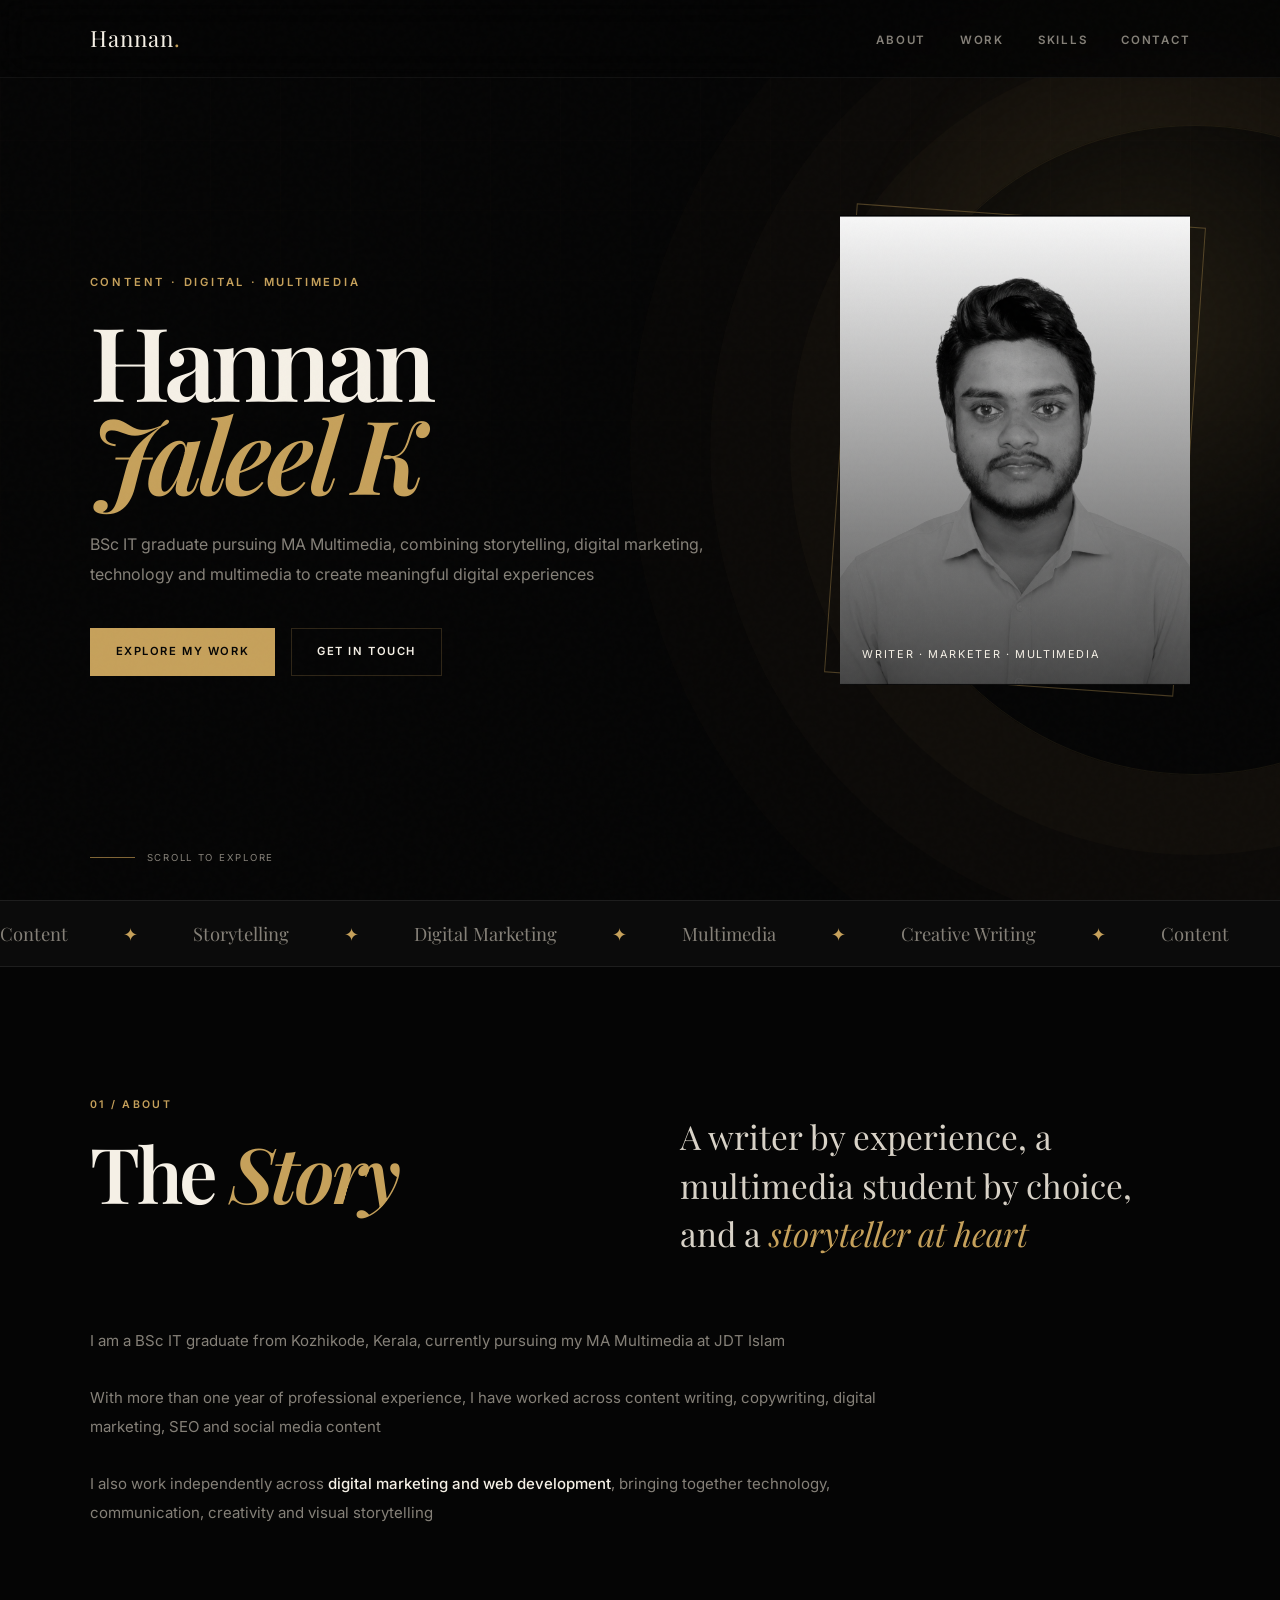
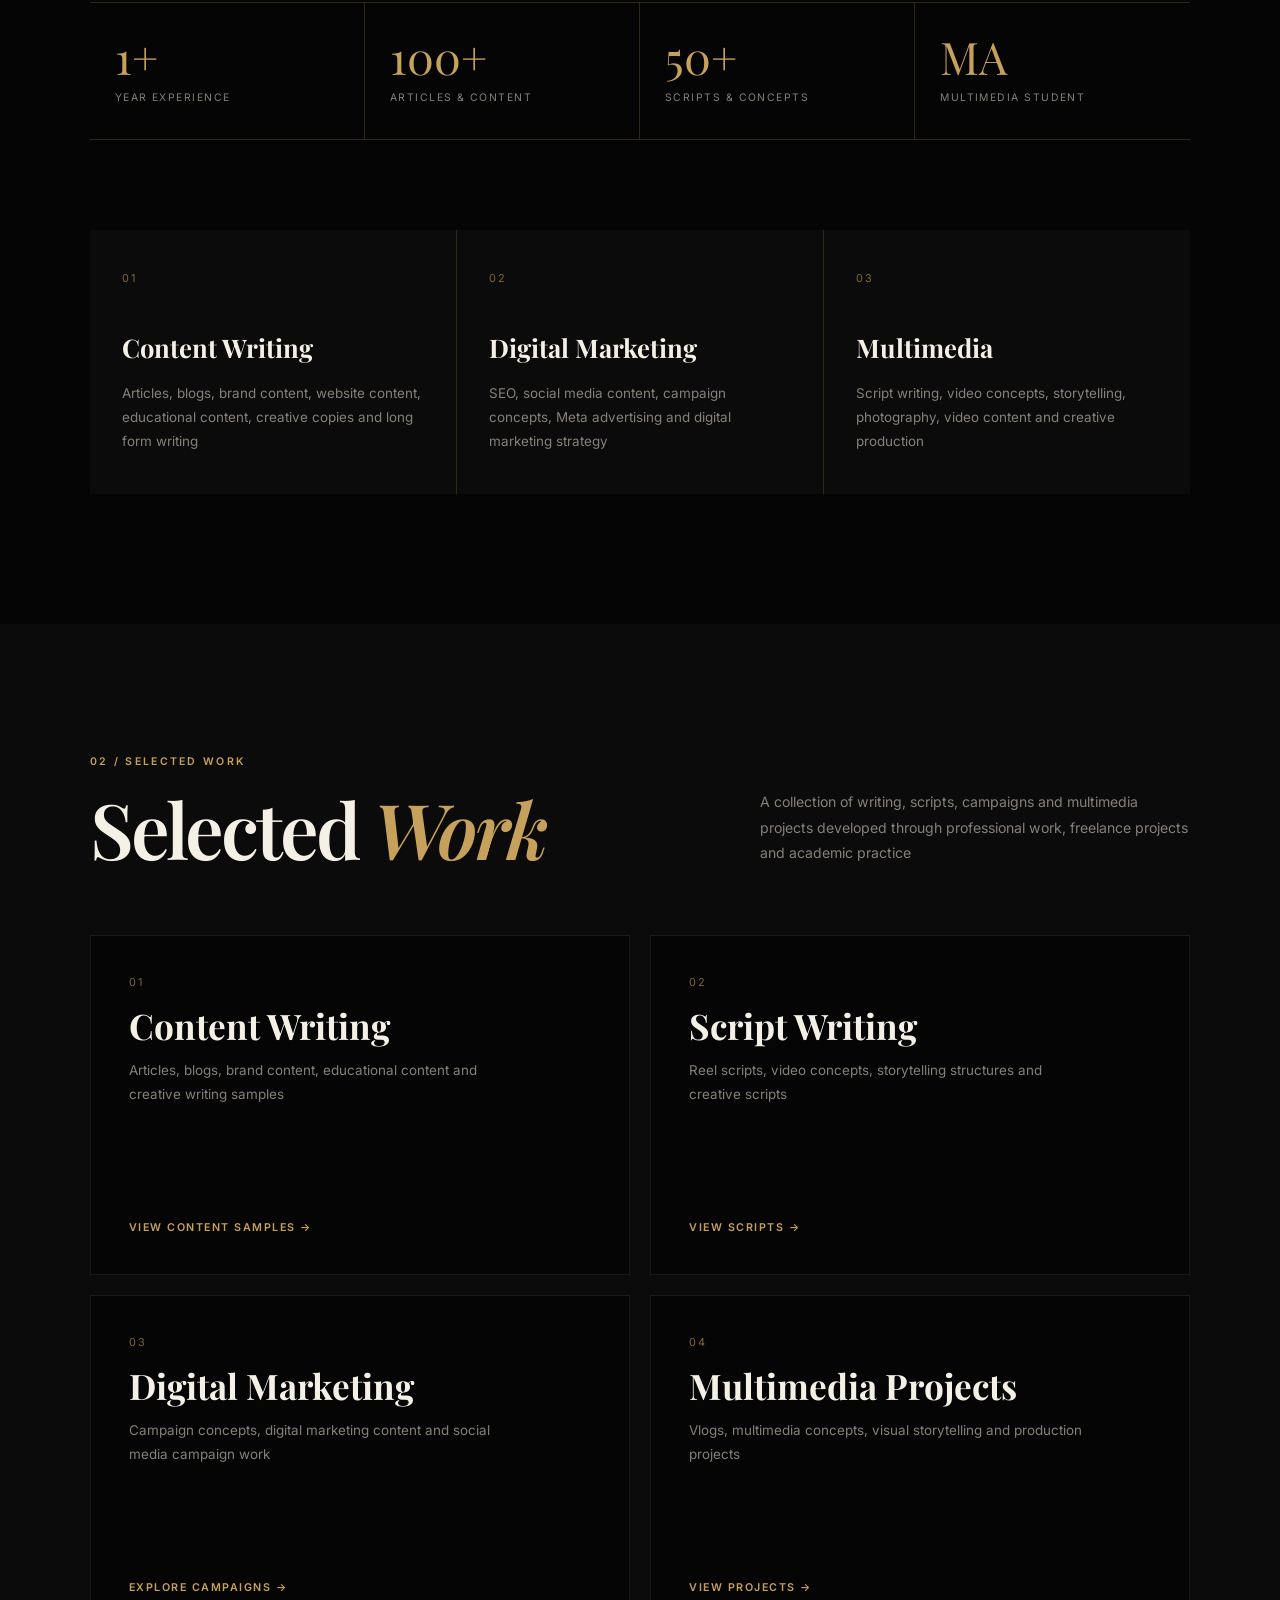
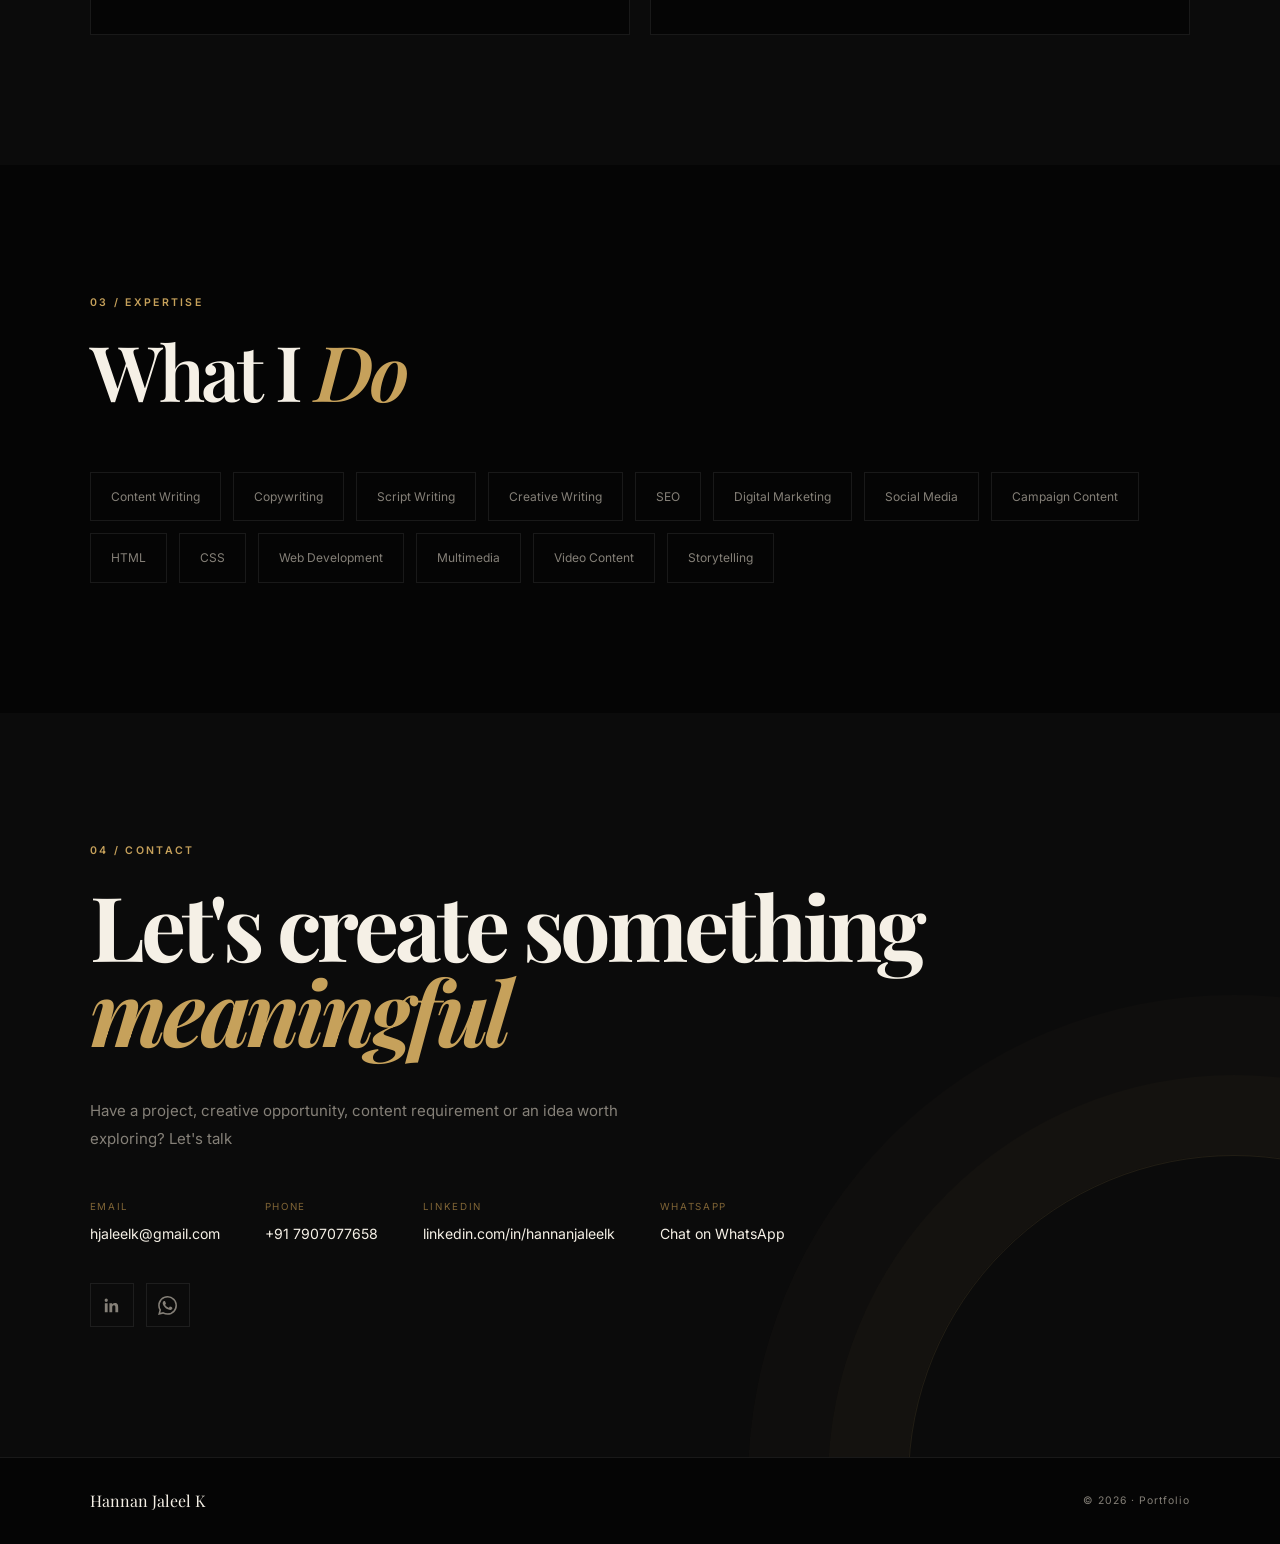
==== commit 9addd39c: "Updated portfolio" ====
--- a/index.html
+++ b/index.html
@@ -1,261 +1,2036 @@
 <!DOCTYPE html>
+
 <html lang="en">
+
 <head>
-  <meta charset="UTF-8" />
-  <meta name="viewport" content="width=device-width, initial-scale=1.0" />
-  <title>Hannan Jaleel K | Portfolio</title>
-  <style>
-    :root {
-      --bg: #0b0b0f;
-      --panel: #171922;
-      --gold: #d8b46a;
-      --text: #f5f3ee;
-      --muted: #b9b1a5;
-      --line: rgba(255,255,255,0.12);
-    }
-
-    * { box-sizing: border-box; }
-
-    body {
-      margin: 0;
-      font-family: Arial, sans-serif;
-      background: radial-gradient(circle at top, #1b1d2a 0%, var(--bg) 50%);
-      color: var(--text);
-      line-height: 1.6;
-    }
-
-    .wrap {
-      max-width: 1100px;
-      margin: 0 auto;
-      padding: 48px 20px 80px;
-    }
-
-    header {
-      display: flex;
-      justify-content: space-between;
-      align-items: center;
-      gap: 16px;
-      border: 1px solid var(--line);
-      background: rgba(255,255,255,0.02);
-      padding: 18px 24px;
-      border-radius: 16px;
-      margin-bottom: 40px;
-    }
-
-    .logo {
-      font-weight: 700;
-      letter-spacing: 2px;
-      color: var(--gold);
-    }
-
-    nav {
-      display: flex;
-      gap: 18px;
-      flex-wrap: wrap;
-    }
-
-    nav a {
-      color: var(--muted);
-      text-decoration: none;
-      font-size: 0.9rem;
-    }
-
-    nav a:hover { color: var(--text); }
-
-    h1 {
-      font-size: clamp(2.5rem, 5vw, 5rem);
-      line-height: 1.1;
-      margin: 0 0 16px;
-    }
-
-    .accent { color: var(--gold); }
-
-    .hero {
-      display: grid;
-      grid-template-columns: 1.1fr 0.9fr;
-      gap: 32px;
-      align-items: center;
-      margin-bottom: 50px;
-    }
-
-    .hero p {
-      color: var(--muted);
-      font-size: 1.06rem;
-      max-width: 620px;
-    }
-
-    .profile {
-      display: flex;
-      justify-content: center;
-    }
-
-    .profile img {
-      width: min(280px, 100%);
-      border-radius: 50%;
-      border: 3px solid var(--gold);
-      box-shadow: 0 20px 40px rgba(0,0,0,0.35);
-    }
-
-    .btn-row {
-      display: flex;
-      flex-wrap: wrap;
-      gap: 14px;
-      margin-top: 26px;
-    }
-
-    .btn {
-      display: inline-block;
-      text-decoration: none;
-      padding: 12px 18px;
-      border-radius: 999px;
-      border: 1px solid var(--gold);
-      color: var(--text);
-      background: transparent;
-      transition: 0.25s ease;
-    }
-
-    .btn.primary {
-      background: var(--gold);
-      color: #111;
-      font-weight: 700;
-    }
-
-    .btn:hover {
-      transform: translateY(-2px);
-      opacity: 0.95;
-    }
-
-    .section {
-      margin-top: 20px;
-      padding-top: 18px;
-      border-top: 1px solid var(--line);
-    }
-
-    .section h2 {
-      margin: 0 0 20px;
-      font-size: clamp(1.8rem, 3vw, 3rem);
-    }
-
-    .cards {
-      display: grid;
-      grid-template-columns: repeat(auto-fit, minmax(220px, 1fr));
-      gap: 18px;
-    }
-
-    .card {
-      background: var(--panel);
-      border: 1px solid var(--line);
-      border-radius: 18px;
-      padding: 22px 18px;
-    }
-
-    .card h3 {
-      margin-top: 0;
-      margin-bottom: 10px;
-      color: var(--gold);
-      font-size: 1.15rem;
-    }
-
-    .card p {
-      color: var(--muted);
-      margin-bottom: 16px;
-    }
-
-    .card a {
-      color: var(--text);
-      text-decoration: none;
-      border-bottom: 1px solid var(--gold);
-      padding-bottom: 3px;
-    }
-
-    footer {
-      margin-top: 48px;
-      padding-top: 22px;
-      border-top: 1px solid var(--line);
-      text-align: center;
-      color: var(--muted);
-    }
-
-    @media (max-width: 760px) {
-      .hero {
-        grid-template-columns: 1fr;
-      }
-
-      header {
-        flex-direction: column;
-        align-items: flex-start;
-      }
-    }
-  </style>
+<meta charset="UTF-8">
+<meta name="viewport" content="width=device-width, initial-scale=1.0">
+
+<title>Hannan Jaleel K | Content Writer | Digital Marketer | Multimedia</title>
+
+<meta name="description" content="Hannan Jaleel K is a Content Writer, Digital Marketer and Multimedia professional from Kozhikode, Kerala">
+<meta name="author" content="Hannan Jaleel K">
+
+<link rel="preconnect" href="https://fonts.googleapis.com">
+<link rel="preconnect" href="https://fonts.gstatic.com" crossorigin>
+
+<link href="https://fonts.googleapis.com/css2?family=Inter:wght@400;500;600;700&family=Playfair+Display:ital,wght@400;500;600;700&display=swap" rel="stylesheet">
+
+<style>
+
+:root{
+    --black:#050505;
+    --black2:#0b0b0b;
+    --black3:#111111;
+
+    --gold:#c6a15b;
+    --gold-light:#e3ca92;
+    --gold-dark:#806536;
+
+    --cream:#f5f0e6;
+    --text:#d8d2c7;
+    --muted:#858078;
+
+    --line:rgba(198,161,91,.22);
+    --soft:rgba(255,255,255,.08);
+}
+
+*{
+    margin:0;
+    padding:0;
+    box-sizing:border-box;
+}
+
+html{
+    scroll-behavior:smooth;
+}
+
+body{
+    background:var(--black);
+    color:var(--text);
+    font-family:"Inter",sans-serif;
+    line-height:1.6;
+    overflow-x:hidden;
+}
+
+a{
+    color:inherit;
+    text-decoration:none;
+}
+
+::selection{
+    background:var(--gold);
+    color:var(--black);
+}
+
+::-webkit-scrollbar{
+    width:7px;
+}
+
+::-webkit-scrollbar-track{
+    background:var(--black);
+}
+
+::-webkit-scrollbar-thumb{
+    background:var(--gold-dark);
+    border-radius:20px;
+}
+
+
+/* GRAIN */
+
+body::before{
+    content:"";
+    position:fixed;
+    inset:0;
+    pointer-events:none;
+    z-index:9999;
+    opacity:.035;
+
+    background-image:url("data:image/svg+xml,%3Csvg viewBox='0 0 180 180' xmlns='http://www.w3.org/2000/svg'%3E%3Cfilter id='n'%3E%3CfeTurbulence type='fractalNoise' baseFrequency='.9' numOctaves='4' stitchTiles='stitch'/%3E%3C/filter%3E%3Crect width='100%25' height='100%25' filter='url(%23n)' opacity='.45'/%3E%3C/svg%3E");
+}
+
+
+/* NAVIGATION */
+
+nav{
+    position:fixed;
+    top:0;
+    left:0;
+    width:100%;
+    height:78px;
+
+    display:flex;
+    align-items:center;
+    justify-content:space-between;
+
+    padding:0 7vw;
+
+    z-index:1000;
+
+    background:rgba(5,5,5,.78);
+    backdrop-filter:blur(18px);
+    -webkit-backdrop-filter:blur(18px);
+
+    border-bottom:1px solid rgba(255,255,255,.05);
+
+    animation:navReveal 1s ease forwards;
+}
+
+.logo{
+    font-family:"Playfair Display",serif;
+    font-size:1.4rem;
+    color:var(--cream);
+    letter-spacing:.05em;
+}
+
+.logo span{
+    color:var(--gold);
+}
+
+.nav-links{
+    display:flex;
+    gap:34px;
+    list-style:none;
+}
+
+.nav-links a{
+    position:relative;
+
+    color:var(--muted);
+
+    font-size:.72rem;
+    font-weight:600;
+    letter-spacing:.15em;
+    text-transform:uppercase;
+
+    transition:.3s ease;
+}
+
+.nav-links a::after{
+    content:"";
+
+    position:absolute;
+    left:0;
+    bottom:-7px;
+
+    width:0;
+    height:1px;
+
+    background:var(--gold);
+
+    transition:.3s ease;
+}
+
+.nav-links a:hover{
+    color:var(--gold-light);
+}
+
+.nav-links a:hover::after{
+    width:100%;
+}
+
+
+/* HERO */
+
+.hero{
+    position:relative;
+    min-height:100vh;
+
+    display:flex;
+    align-items:center;
+
+    padding:140px 7vw 90px;
+
+    overflow:hidden;
+}
+
+.hero-grid{
+    position:absolute;
+    inset:0;
+
+    opacity:.18;
+
+    background-image:
+        linear-gradient(rgba(198,161,91,.08) 1px,transparent 1px),
+        linear-gradient(90deg,rgba(198,161,91,.08) 1px,transparent 1px);
+
+    background-size:70px 70px;
+
+    mask-image:linear-gradient(to bottom,black,transparent);
+    -webkit-mask-image:linear-gradient(to bottom,black,transparent);
+
+    animation:gridMove 20s linear infinite;
+}
+
+.hero-light{
+    position:absolute;
+
+    width:650px;
+    height:650px;
+
+    border-radius:50%;
+
+    background:radial-gradient(
+        circle,
+        rgba(198,161,91,.15),
+        transparent 68%
+    );
+
+    filter:blur(10px);
+
+    right:-15%;
+    top:0;
+
+    pointer-events:none;
+}
+
+.hero-rings{
+    position:absolute;
+
+    width:650px;
+    height:650px;
+
+    right:-240px;
+    top:50%;
+
+    transform:translateY(-50%);
+
+    border:1px solid rgba(198,161,91,.09);
+    border-radius:50%;
+
+    box-shadow:
+        0 0 0 80px rgba(198,161,91,.025),
+        0 0 0 160px rgba(198,161,91,.018),
+        0 0 0 240px rgba(198,161,91,.012);
+
+    animation:rotate 35s linear infinite;
+}
+
+.hero-content{
+    position:relative;
+    z-index:3;
+    width:62%;
+}
+
+.eyebrow{
+    color:var(--gold);
+
+    font-size:.7rem;
+    font-weight:600;
+
+    letter-spacing:.25em;
+    text-transform:uppercase;
+
+    margin-bottom:22px;
+
+    opacity:0;
+
+    animation:fadeUp .8s ease .2s forwards;
+}
+
+.hero h1{
+    font-family:"Playfair Display",serif;
+
+    font-size:clamp(4rem,8vw,8rem);
+
+    line-height:.9;
+
+    font-weight:600;
+
+    color:var(--cream);
+
+    letter-spacing:-.045em;
+
+    margin-bottom:30px;
+
+    opacity:0;
+
+    animation:fadeUp .9s ease .35s forwards;
+}
+
+.hero h1 span{
+    display:block;
+    color:var(--gold);
+    font-style:italic;
+}
+
+.hero-description{
+    max-width:620px;
+
+    color:var(--muted);
+
+    font-size:1rem;
+    line-height:1.9;
+
+    margin-bottom:38px;
+
+    opacity:0;
+
+    animation:fadeUp .9s ease .5s forwards;
+}
+
+.hero-buttons{
+    display:flex;
+    gap:16px;
+
+    opacity:0;
+
+    animation:fadeUp .9s ease .65s forwards;
+}
+
+.btn{
+    display:inline-flex;
+    align-items:center;
+    justify-content:center;
+
+    min-height:48px;
+
+    padding:0 25px;
+
+    border:1px solid var(--line);
+
+    font-size:.7rem;
+    font-weight:600;
+
+    letter-spacing:.14em;
+    text-transform:uppercase;
+
+    transition:.35s ease;
+}
+
+.btn-primary{
+    background:var(--gold);
+    color:var(--black);
+
+    border-color:var(--gold);
+}
+
+.btn-primary:hover{
+    background:var(--gold-light);
+    border-color:var(--gold-light);
+
+    transform:translateY(-3px);
+}
+
+.btn-outline{
+    color:var(--cream);
+}
+
+.btn-outline:hover{
+    background:rgba(198,161,91,.08);
+
+    border-color:var(--gold);
+
+    color:var(--gold-light);
+
+    transform:translateY(-3px);
+}
+
+
+/* PROFILE */
+
+.hero-profile{
+    position:absolute;
+
+    right:7vw;
+    top:50%;
+
+    transform:translateY(-50%);
+
+    width:350px;
+    height:470px;
+
+    z-index:2;
+
+    opacity:0;
+
+    animation:profileReveal 1.1s ease .6s forwards;
+}
+
+.profile-frame{
+    position:absolute;
+    inset:0;
+
+    border:1px solid rgba(198,161,91,.35);
+
+    transform:rotate(4deg);
+
+    transition:.5s ease;
+}
+
+.hero-profile:hover .profile-frame{
+    transform:rotate(0);
+}
+
+.profile-pic{
+    width:100%;
+    height:100%;
+
+    object-fit:cover;
+
+    display:block;
+
+    filter:grayscale(100%) contrast(1.08);
+
+    transition:.5s ease;
+}
+
+.hero-profile:hover .profile-pic{
+    filter:grayscale(10%) contrast(1.05);
+    transform:scale(1.02);
+}
+
+.profile-overlay{
+    position:absolute;
+    inset:0;
+
+    background:linear-gradient(
+        to bottom,
+        rgba(5,5,5,.03),
+        rgba(5,5,5,.72)
+    );
+}
+
+.profile-caption{
+    position:absolute;
+
+    left:22px;
+    bottom:22px;
+
+    color:var(--cream);
+
+    font-size:.68rem;
+
+    letter-spacing:.15em;
+
+    text-transform:uppercase;
+}
+
+
+/* SCROLL */
+
+.scroll-indicator{
+    position:absolute;
+
+    left:7vw;
+    bottom:35px;
+
+    display:flex;
+    align-items:center;
+
+    gap:12px;
+
+    color:var(--muted);
+
+    font-size:.6rem;
+
+    letter-spacing:.18em;
+
+    text-transform:uppercase;
+}
+
+.scroll-line{
+    width:45px;
+    height:1px;
+
+    background:var(--gold-dark);
+
+    position:relative;
+
+    overflow:hidden;
+}
+
+.scroll-line::after{
+    content:"";
+
+    position:absolute;
+
+    left:-100%;
+    top:0;
+
+    width:100%;
+    height:100%;
+
+    background:var(--gold);
+
+    animation:scrollLine 2s ease-in-out infinite;
+}
+
+
+/* MARQUEE */
+
+.marquee{
+    overflow:hidden;
+
+    border-top:1px solid var(--soft);
+    border-bottom:1px solid var(--soft);
+
+    padding:18px 0;
+
+    background:var(--black2);
+}
+
+.marquee-track{
+    width:max-content;
+
+    display:flex;
+
+    gap:55px;
+
+    animation:marquee 28s linear infinite;
+}
+
+.marquee-item{
+    color:var(--muted);
+
+    font-family:"Playfair Display",serif;
+
+    font-size:1.15rem;
+
+    white-space:nowrap;
+}
+
+.marquee-item::after{
+    content:"✦";
+
+    color:var(--gold);
+
+    margin-left:55px;
+}
+
+
+/* SECTIONS */
+
+section{
+    position:relative;
+
+    padding:130px 7vw;
+}
+
+.section-label{
+    color:var(--gold);
+
+    font-size:.66rem;
+    font-weight:600;
+
+    letter-spacing:.22em;
+
+    text-transform:uppercase;
+
+    margin-bottom:22px;
+}
+
+.section-title{
+    font-family:"Playfair Display",serif;
+
+    color:var(--cream);
+
+    font-size:clamp(3rem,6vw,6rem);
+
+    line-height:.95;
+
+    letter-spacing:-.04em;
+
+    font-weight:600;
+}
+
+.section-title em{
+    color:var(--gold);
+}
+
+
+/* REVEAL */
+
+.reveal{
+    opacity:0;
+
+    transform:translateY(35px);
+
+    transition:
+        opacity .9s ease,
+        transform .9s ease;
+}
+
+.reveal.visible{
+    opacity:1;
+    transform:translateY(0);
+}
+
+
+/* ABOUT */
+
+.about{
+    background:var(--black);
+}
+
+.about-header{
+    display:grid;
+
+    grid-template-columns:1fr 1fr;
+
+    gap:80px;
+
+    margin-bottom:70px;
+}
+
+.about-intro{
+    padding-top:15px;
+}
+
+.about-intro p{
+    max-width:600px;
+
+    color:var(--text);
+
+    font-family:"Playfair Display",serif;
+
+    font-size:clamp(1.5rem,2.6vw,2.3rem);
+
+    line-height:1.45;
+}
+
+.about-intro span{
+    color:var(--gold);
+    font-style:italic;
+}
+
+.about-description{
+    color:var(--muted);
+
+    font-size:.94rem;
+
+    line-height:1.9;
+
+    max-width:850px;
+
+    margin-bottom:75px;
+}
+
+.about-description strong{
+    color:var(--cream);
+    font-weight:500;
+}
+
+
+/* STATS */
+
+.stats{
+    display:grid;
+
+    grid-template-columns:repeat(4,1fr);
+
+    border-top:1px solid var(--line);
+    border-bottom:1px solid var(--line);
+
+    margin-bottom:90px;
+}
+
+.stat{
+    padding:32px 25px;
+
+    border-right:1px solid var(--line);
+}
+
+.stat:last-child{
+    border-right:none;
+}
+
+.stat-number{
+    color:var(--gold);
+
+    font-family:"Playfair Display",serif;
+
+    font-size:2.8rem;
+
+    line-height:1;
+
+    margin-bottom:10px;
+}
+
+.stat-label{
+    color:var(--muted);
+
+    font-size:.65rem;
+
+    letter-spacing:.14em;
+
+    text-transform:uppercase;
+}
+
+
+/* EXPERIENCE */
+
+.experience{
+    display:grid;
+
+    grid-template-columns:repeat(3,1fr);
+
+    gap:1px;
+
+    background:var(--line);
+}
+
+.experience-card{
+    background:var(--black2);
+
+    padding:40px 32px;
+
+    min-height:240px;
+
+    transition:.4s ease;
+}
+
+.experience-card:hover{
+    background:var(--black3);
+
+    transform:translateY(-6px);
+}
+
+.experience-number{
+    color:var(--gold-dark);
+
+    font-size:.68rem;
+
+    letter-spacing:.18em;
+
+    margin-bottom:40px;
+}
+
+.experience-card h3{
+    color:var(--cream);
+
+    font-family:"Playfair Display",serif;
+
+    font-size:1.6rem;
+
+    margin-bottom:13px;
+}
+
+.experience-card p{
+    color:var(--muted);
+
+    font-size:.84rem;
+
+    line-height:1.8;
+}
+
+
+/* WORK */
+
+.work{
+    background:var(--black2);
+}
+
+.work-header{
+    display:flex;
+
+    align-items:flex-end;
+    justify-content:space-between;
+
+    gap:50px;
+
+    margin-bottom:70px;
+}
+
+.work-header p{
+    max-width:430px;
+
+    color:var(--muted);
+
+    font-size:.88rem;
+
+    line-height:1.8;
+}
+
+.work-grid{
+    display:grid;
+
+    grid-template-columns:repeat(2,1fr);
+
+    gap:20px;
+}
+
+.work-card{
+    position:relative;
+
+    min-height:340px;
+
+    padding:38px;
+
+    border:1px solid var(--soft);
+
+    background:var(--black);
+
+    overflow:hidden;
+
+    display:flex;
+
+    flex-direction:column;
+
+    justify-content:space-between;
+
+    transition:
+        transform .4s ease,
+        border-color .4s ease;
+}
+
+.work-card::before{
+    content:"";
+
+    position:absolute;
+
+    left:0;
+    bottom:0;
+
+    width:100%;
+    height:2px;
+
+    background:var(--gold);
+
+    transform:scaleX(0);
+
+    transform-origin:left;
+
+    transition:.5s ease;
+}
+
+.work-card:hover{
+    transform:translateY(-8px);
+
+    border-color:var(--line);
+}
+
+.work-card:hover::before{
+    transform:scaleX(1);
+}
+
+.work-number{
+    color:var(--gold-dark);
+
+    font-size:.68rem;
+
+    letter-spacing:.18em;
+}
+
+.work-card h3{
+    color:var(--cream);
+
+    font-family:"Playfair Display",serif;
+
+    font-size:2.2rem;
+
+    line-height:1.1;
+
+    margin:15px 0 12px;
+}
+
+.work-card p{
+    color:var(--muted);
+
+    max-width:400px;
+
+    font-size:.84rem;
+
+    line-height:1.8;
+}
+
+.work-link{
+    display:inline-flex;
+
+    align-items:center;
+
+    gap:12px;
+
+    margin-top:25px;
+
+    color:var(--gold);
+
+    font-size:.67rem;
+
+    font-weight:600;
+
+    letter-spacing:.14em;
+
+    text-transform:uppercase;
+
+    transition:.3s ease;
+}
+
+.work-link:hover{
+    gap:18px;
+
+    color:var(--gold-light);
+}
+
+
+/* SKILLS */
+
+.skills{
+    background:var(--black);
+}
+
+.skills-header{
+    margin-bottom:65px;
+}
+
+.skills-grid{
+    display:flex;
+
+    flex-wrap:wrap;
+
+    gap:12px;
+}
+
+.skill{
+    padding:14px 20px;
+
+    border:1px solid var(--soft);
+
+    color:var(--muted);
+
+    font-size:.75rem;
+
+    transition:.35s ease;
+}
+
+.skill:hover{
+    background:rgba(198,161,91,.08);
+
+    border-color:var(--gold);
+
+    color:var(--gold-light);
+
+    transform:translateY(-4px);
+}
+
+
+/* CONTACT */
+
+.contact{
+    background:var(--black2);
+
+    overflow:hidden;
+}
+
+.contact::before{
+    content:"";
+
+    position:absolute;
+
+    width:650px;
+    height:650px;
+
+    border-radius:50%;
+
+    right:-280px;
+    bottom:-350px;
+
+    border:1px solid rgba(198,161,91,.12);
+
+    box-shadow:
+        0 0 0 80px rgba(198,161,91,.025),
+        0 0 0 160px rgba(198,161,91,.018);
+}
+
+.contact-content{
+    position:relative;
+    z-index:2;
+}
+
+.contact-title{
+    max-width:900px;
+
+    font-family:"Playfair Display",serif;
+
+    color:var(--cream);
+
+    font-size:clamp(3rem,7vw,7rem);
+
+    line-height:.95;
+
+    letter-spacing:-.045em;
+
+    margin-bottom:45px;
+}
+
+.contact-title em{
+    color:var(--gold);
+}
+
+.contact-text{
+    max-width:570px;
+
+    color:var(--muted);
+
+    font-size:.94rem;
+
+    line-height:1.9;
+
+    margin-bottom:45px;
+}
+
+.contact-details{
+    display:flex;
+
+    flex-wrap:wrap;
+
+    gap:45px;
+}
+
+.contact-item{
+    display:flex;
+
+    flex-direction:column;
+
+    gap:8px;
+}
+
+.contact-label{
+    color:var(--gold-dark);
+
+    font-size:.61rem;
+
+    letter-spacing:.17em;
+
+    text-transform:uppercase;
+}
+
+.contact-item a{
+    color:var(--cream);
+
+    font-size:.88rem;
+
+    transition:.3s ease;
+}
+
+.contact-item a:hover{
+    color:var(--gold);
+}
+
+
+/* SOCIAL BUTTONS */
+
+.social-links{
+    display:flex;
+
+    gap:12px;
+
+    margin-top:38px;
+}
+
+.social{
+    display:inline-flex;
+
+    align-items:center;
+    justify-content:center;
+
+    width:44px;
+    height:44px;
+
+    border:1px solid var(--soft);
+
+    color:var(--muted);
+
+    transition:.3s ease;
+}
+
+.social:hover{
+    border-color:var(--gold);
+
+    color:var(--gold);
+
+    transform:translateY(-4px);
+}
+
+.social svg{
+    width:19px;
+    height:19px;
+    fill:currentColor;
+}
+
+
+/* FOOTER */
+
+footer{
+    display:flex;
+
+    align-items:center;
+
+    justify-content:space-between;
+
+    gap:30px;
+
+    padding:30px 7vw;
+
+    background:var(--black);
+
+    border-top:1px solid var(--soft);
+}
+
+.footer-name{
+    color:var(--cream);
+
+    font-family:"Playfair Display",serif;
+
+    font-size:1rem;
+}
+
+.footer-copy{
+    color:var(--muted);
+
+    font-size:.65rem;
+
+    letter-spacing:.1em;
+}
+
+
+/* ANIMATIONS */
+
+@keyframes fadeUp{
+
+    from{
+        opacity:0;
+        transform:translateY(35px);
+    }
+
+    to{
+        opacity:1;
+        transform:translateY(0);
+    }
+
+}
+
+@keyframes profileReveal{
+
+    from{
+        opacity:0;
+        transform:translateY(-50%) translateX(60px);
+    }
+
+    to{
+        opacity:1;
+        transform:translateY(-50%) translateX(0);
+    }
+
+}
+
+@keyframes navReveal{
+
+    from{
+        opacity:0;
+        transform:translateY(-15px);
+    }
+
+    to{
+        opacity:1;
+        transform:translateY(0);
+    }
+
+}
+
+@keyframes rotate{
+
+    from{
+        transform:translateY(-50%) rotate(0deg);
+    }
+
+    to{
+        transform:translateY(-50%) rotate(360deg);
+    }
+
+}
+
+@keyframes gridMove{
+
+    from{
+        background-position:0 0;
+    }
+
+    to{
+        background-position:70px 70px;
+    }
+
+}
+
+@keyframes scrollLine{
+
+    0%{
+        left:-100%;
+    }
+
+    50%{
+        left:0;
+    }
+
+    100%{
+        left:100%;
+    }
+
+}
+
+@keyframes marquee{
+
+    from{
+        transform:translateX(0);
+    }
+
+    to{
+        transform:translateX(-50%);
+    }
+
+}
+
+
+/* MOBILE */
+
+@media(max-width:900px){
+
+    nav{
+        padding:0 5vw;
+    }
+
+    .nav-links{
+        gap:18px;
+    }
+
+    .hero{
+        padding-left:6vw;
+        padding-right:6vw;
+    }
+
+    .hero-content{
+        width:100%;
+        max-width:650px;
+    }
+
+    .hero-profile{
+        opacity:.18;
+        right:-90px;
+    }
+
+    .about-header{
+        grid-template-columns:1fr;
+        gap:25px;
+    }
+
+    .stats{
+        grid-template-columns:repeat(2,1fr);
+    }
+
+    .stat:nth-child(2){
+        border-right:none;
+    }
+
+    .stat:nth-child(3),
+    .stat:nth-child(4){
+        border-top:1px solid var(--line);
+    }
+
+    .experience{
+        grid-template-columns:1fr;
+    }
+
+    .work-header{
+        flex-direction:column;
+        align-items:flex-start;
+    }
+
+}
+
+@media(max-width:800px){
+
+    nav{
+        height:70px;
+    }
+
+    .nav-links{
+        display:none;
+    }
+
+    .hero{
+        min-height:100svh;
+
+        padding:120px 6vw 80px;
+    }
+
+    .hero-profile{
+        display:none;
+    }
+
+    .hero h1{
+        font-size:clamp(3.5rem,16vw,6rem);
+    }
+
+    .hero-description{
+        font-size:.9rem;
+    }
+
+    .hero-buttons{
+        flex-wrap:wrap;
+    }
+
+    section{
+        padding:90px 6vw;
+    }
+
+    .section-title{
+        font-size:clamp(3rem,15vw,5rem);
+    }
+
+    .about-header{
+        margin-bottom:60px;
+    }
+
+    .stats{
+        margin-bottom:60px;
+    }
+
+    .work-grid{
+        grid-template-columns:1fr;
+    }
+
+    .work-card{
+        min-height:300px;
+    }
+
+    .contact-details{
+        flex-direction:column;
+        gap:28px;
+    }
+
+    footer{
+        flex-direction:column;
+        align-items:flex-start;
+    }
+
+}
+
+@media(max-width:500px){
+
+    .hero-buttons{
+        flex-direction:column;
+        align-items:flex-start;
+    }
+
+    .btn{
+        width:100%;
+    }
+
+    .stats{
+        grid-template-columns:1fr;
+    }
+
+    .stat{
+        border-right:none !important;
+        border-bottom:1px solid var(--line);
+    }
+
+    .stat:last-child{
+        border-bottom:none;
+    }
+
+    .work-card{
+        padding:28px;
+    }
+
+    .work-card h3{
+        font-size:1.8rem;
+    }
+
+}
+
+@media(prefers-reduced-motion:reduce){
+
+    *,
+    *::before,
+    *::after{
+        animation-duration:.01ms !important;
+        animation-iteration-count:1 !important;
+        transition-duration:.01ms !important;
+    }
+
+}
+
+</style>
+
 </head>
+
 <body>
-  <div class="wrap">
-    <header>
-      <div class="logo">HJK.</div>
-      <nav>
-        <a href="#about">About</a>
-        <a href="#work">Work</a>
-        <a href="#contact">Contact</a>
-      </nav>
-    </header>
-
-    <section class="hero" id="about">
-      <div>
-        <h1>Hannan <span class="accent">Jaleel K</span></h1>
-        <p>
-          Content Writer, Digital Marketer, and Multimedia Professional creating stories,
-          campaigns, and digital experiences that connect with audiences.
-        </p>
-        <div class="btn-row">
-          <a class="btn primary" href="#work">View Work</a>
-          <a class="btn" href="#contact">Contact Me</a>
-        </div>
-      </div>
-
-      <div class="profile">
-        <img src="Profile pic.jpeg" alt="Hannan Jaleel K" />
-      </div>
-    </section>
-
-    <section class="section" id="work">
-      <h2>Selected Work</h2>
-
-      <div class="cards">
-        <div class="card">
-          <h3>Content Writing</h3>
-          <p>Articles, brand content, and audience-focused writing samples.</p>
-          <a href="Talrop/Talrop@Trivandrum%20District-Vlog.pdf" target="_blank" rel="noreferrer">View Content Samples →</a>
-        </div>
-
-        <div class="card">
-          <h3>Script Writing</h3>
-          <p>Creative scripts, concepts, and storytelling for digital projects.</p>
-          <a href="Talrop/Reel%20Script%20.pdf" target="_blank" rel="noreferrer">View Scripts →</a>
-        </div>
-
-        <div class="card">
-          <h3>Digital Marketing</h3>
-          <p>Campaign strategies, social content, and marketing scripts.</p>
-          <a href="Talrop/Digital%20marketing%20campaigns%20script%20.pdf" target="_blank" rel="noreferrer">Explore Campaigns →</a>
-        </div>
-
-        <div class="card">
-          <h3>Multimedia Projects</h3>
-          <p>Academic and professional multimedia work and visual storytelling pieces.</p>
-          <a href="Talrop/Vlog.PDF" target="_blank" rel="noreferrer">View Projects →</a>
-        </div>
-      </div>
-    </section>
-
-    <section class="section" id="contact">
-      <h2>Contact</h2>
-      <p>Email: <a href="mailto:hjaleelk@gmail.com" style="color: var(--gold);">hjaleelk@gmail.com</a></p>
-      <p>Phone: <a href="tel:+917907077658" style="color: var(--gold);">+91 7907077658</a></p>
-    </section>
-
-    <footer>
-      © 2026 Hannan Jaleel K • Portfolio
-    </footer>
-  </div>
+
+<nav>
+
+<a href="#home" class="logo">
+Hannan<span>.</span>
+</a>
+
+<ul class="nav-links">
+
+<li><a href="#about">About</a></li>
+<li><a href="#work">Work</a></li>
+<li><a href="#skills">Skills</a></li>
+<li><a href="#contact">Contact</a></li>
+
+</ul>
+
+</nav>
+
+<main>
+
+<section class="hero" id="home">
+
+<div class="hero-grid"></div>
+<div class="hero-light"></div>
+<div class="hero-rings"></div>
+
+<div class="hero-content">
+
+<div class="eyebrow">
+Content · Digital · Multimedia
+</div>
+
+<h1>
+Hannan
+<span>Jaleel K</span>
+</h1>
+
+<p class="hero-description">
+BSc IT graduate pursuing MA Multimedia, combining storytelling, digital marketing, technology and multimedia to create meaningful digital experiences
+</p>
+
+<div class="hero-buttons">
+
+<a href="#work" class="btn btn-primary">
+Explore My Work
+</a>
+
+<a href="#contact" class="btn btn-outline">
+Get In Touch
+</a>
+
+</div>
+
+</div>
+
+<div class="hero-profile">
+
+<div class="profile-frame"></div>
+
+<img
+src="Profile%20pic.jpeg"
+alt="Hannan Jaleel K"
+class="profile-pic"
+
+>
+
+<div class="profile-overlay"></div>
+
+<div class="profile-caption">
+Writer · Marketer · Multimedia
+</div>
+
+</div>
+
+<div class="scroll-indicator">
+
+<div class="scroll-line"></div>
+
+Scroll to explore
+
+</div>
+
+</section>
+
+<div class="marquee">
+
+<div class="marquee-track">
+
+<div class="marquee-item">Content</div>
+<div class="marquee-item">Storytelling</div>
+<div class="marquee-item">Digital Marketing</div>
+<div class="marquee-item">Multimedia</div>
+<div class="marquee-item">Creative Writing</div>
+
+<div class="marquee-item">Content</div>
+<div class="marquee-item">Storytelling</div>
+<div class="marquee-item">Digital Marketing</div>
+<div class="marquee-item">Multimedia</div>
+<div class="marquee-item">Creative Writing</div>
+
+</div>
+
+</div>
+
+<section class="about" id="about">
+
+<div class="about-header">
+
+<div class="reveal">
+
+<div class="section-label">
+01 / About
+</div>
+
+<h2 class="section-title">
+The <em>Story</em>
+</h2>
+
+</div>
+
+<div class="about-intro reveal">
+
+<p>
+A writer by experience, a multimedia student by choice, and a <span>storyteller at heart</span>
+</p>
+
+</div>
+
+</div>
+
+<div class="about-description reveal">
+
+<p>
+I am a BSc IT graduate from Kozhikode, Kerala, currently pursuing my MA Multimedia at JDT Islam
+</p>
+
+<br>
+
+<p>
+With more than one year of professional experience, I have worked across content writing, copywriting, digital marketing, SEO and social media content
+</p>
+
+<br>
+
+<p>
+I also work independently across <strong>digital marketing and web development</strong>, bringing together technology, communication, creativity and visual storytelling
+</p>
+
+</div>
+
+<div class="stats reveal">
+
+<div class="stat">
+
+<div class="stat-number">
+1+
+</div>
+
+<div class="stat-label">
+Year Experience
+</div>
+
+</div>
+
+<div class="stat">
+
+<div class="stat-number">
+100+
+</div>
+
+<div class="stat-label">
+Articles & Content
+</div>
+
+</div>
+
+<div class="stat">
+
+<div class="stat-number">
+50+
+</div>
+
+<div class="stat-label">
+Scripts & Concepts
+</div>
+
+</div>
+
+<div class="stat">
+
+<div class="stat-number">
+MA
+</div>
+
+<div class="stat-label">
+Multimedia Student
+</div>
+
+</div>
+
+</div>
+
+<div class="experience">
+
+<div class="experience-card reveal">
+
+<div class="experience-number">
+01
+</div>
+
+<h3>
+Content Writing
+</h3>
+
+<p>
+Articles, blogs, brand content, website content, educational content, creative copies and long form writing
+</p>
+
+</div>
+
+<div class="experience-card reveal">
+
+<div class="experience-number">
+02
+</div>
+
+<h3>
+Digital Marketing
+</h3>
+
+<p>
+SEO, social media content, campaign concepts, Meta advertising and digital marketing strategy
+</p>
+
+</div>
+
+<div class="experience-card reveal">
+
+<div class="experience-number">
+03
+</div>
+
+<h3>
+Multimedia
+</h3>
+
+<p>
+Script writing, video concepts, storytelling, photography, video content and creative production
+</p>
+
+</div>
+
+</div>
+
+</section>
+
+<section class="work" id="work">
+
+<div class="work-header">
+
+<div class="reveal">
+
+<div class="section-label">
+02 / Selected Work
+</div>
+
+<h2 class="section-title">
+Selected <em>Work</em>
+</h2>
+
+</div>
+
+<p class="reveal">
+A collection of writing, scripts, campaigns and multimedia projects developed through professional work, freelance projects and academic practice
+</p>
+
+</div>
+
+<div class="work-grid">
+
+<article class="work-card reveal">
+
+<div>
+
+<div class="work-number">
+01
+</div>
+
+<h3>
+Content Writing
+</h3>
+
+<p>
+Articles, blogs, brand content, educational content and creative writing samples
+</p>
+
+</div>
+
+<a
+href="pdf-viewer.html?file=content"
+class="work-link"
+
+>
+
+View Content Samples → </a>
+
+</article>
+
+<article class="work-card reveal">
+
+<div>
+
+<div class="work-number">
+02
+</div>
+
+<h3>
+Script Writing
+</h3>
+
+<p>
+Reel scripts, video concepts, storytelling structures and creative scripts
+</p>
+
+</div>
+
+<a
+href="pdf-viewer.html?file=script"
+class="work-link"
+
+>
+
+View Scripts → </a>
+
+</article>
+
+<article class="work-card reveal">
+
+<div>
+
+<div class="work-number">
+03
+</div>
+
+<h3>
+Digital Marketing
+</h3>
+
+<p>
+Campaign concepts, digital marketing content and social media campaign work
+</p>
+
+</div>
+
+<a
+href="pdf-viewer.html?file=marketing"
+class="work-link"
+
+>
+
+Explore Campaigns → </a>
+
+</article>
+
+<article class="work-card reveal">
+
+<div>
+
+<div class="work-number">
+04
+</div>
+
+<h3>
+Multimedia Projects
+</h3>
+
+<p>
+Vlogs, multimedia concepts, visual storytelling and production projects
+</p>
+
+</div>
+
+<a
+href="pdf-viewer.html?file=multimedia"
+class="work-link"
+
+>
+
+View Projects → </a>
+
+</article>
+
+</div>
+
+</section>
+
+<section class="skills" id="skills">
+
+<div class="skills-header reveal">
+
+<div class="section-label">
+03 / Expertise
+</div>
+
+<h2 class="section-title">
+What I <em>Do</em>
+</h2>
+
+</div>
+
+<div class="skills-grid reveal">
+
+<div class="skill">Content Writing</div>
+<div class="skill">Copywriting</div>
+<div class="skill">Script Writing</div>
+<div class="skill">Creative Writing</div>
+<div class="skill">SEO</div>
+<div class="skill">Digital Marketing</div>
+<div class="skill">Social Media</div>
+<div class="skill">Campaign Content</div>
+<div class="skill">HTML</div>
+<div class="skill">CSS</div>
+<div class="skill">Web Development</div>
+<div class="skill">Multimedia</div>
+<div class="skill">Video Content</div>
+<div class="skill">Storytelling</div>
+
+</div>
+
+</section>
+
+<section class="contact" id="contact">
+
+<div class="contact-content">
+
+<div class="section-label reveal">
+04 / Contact
+</div>
+
+<h2 class="contact-title reveal">
+Let's create something <em>meaningful</em>
+</h2>
+
+<p class="contact-text reveal">
+Have a project, creative opportunity, content requirement or an idea worth exploring? Let's talk
+</p>
+
+<div class="contact-details reveal">
+
+<div class="contact-item">
+
+<div class="contact-label">
+Email
+</div>
+
+<a href="mailto:hjaleelk@gmail.com">
+hjaleelk@gmail.com
+</a>
+
+</div>
+
+<div class="contact-item">
+
+<div class="contact-label">
+Phone
+</div>
+
+<a href="tel:+917907077658">
++91 7907077658
+</a>
+
+</div>
+
+<div class="contact-item">
+
+<div class="contact-label">
+LinkedIn
+</div>
+
+<a
+href="https://www.linkedin.com/in/hannanjaleelk"
+target="_blank"
+rel="noopener noreferrer"
+
+>
+
+linkedin.com/in/hannanjaleelk </a>
+
+</div>
+
+<div class="contact-item">
+
+<div class="contact-label">
+WhatsApp
+</div>
+
+<a
+href="https://wa.me/917907077658"
+target="_blank"
+rel="noopener noreferrer"
+
+>
+
+Chat on WhatsApp </a>
+
+</div>
+
+</div>
+
+<div class="social-links reveal">
+
+<a
+class="social"
+href="https://www.linkedin.com/in/hannanjaleelk"
+target="_blank"
+rel="noopener noreferrer"
+aria-label="LinkedIn"
+
+>
+
+<svg viewBox="0 0 24 24">
+<path d="M20.45 20.45h-3.55v-5.57c0-1.33-.03-3.04-1.85-3.04-1.85 0-2.14 1.45-2.14 2.94v5.67H9.36V9h3.41v1.56h.05c.47-.9 1.63-1.85 3.36-1.85 3.59 0 4.25 2.36 4.25 5.43v6.31zM5.34 7.43a2.06 2.06 0 1 1 0-4.12 2.06 2.06 0 0 1 0 4.12zM3.56 20.45h3.56V9H3.56v11.45z"/>
+</svg>
+
+</a>
+
+<a
+class="social"
+href="https://wa.me/917907077658"
+target="_blank"
+rel="noopener noreferrer"
+aria-label="WhatsApp"
+
+>
+
+<svg viewBox="0 0 24 24">
+<path d="M20.52 3.48A11.83 11.83 0 0 0 12.08 0C5.53 0 .2 5.33.2 11.88c0 2.09.55 4.13 1.6 5.92L.1 24l6.34-1.66a11.83 11.83 0 0 0 5.64 1.43h.01c6.55 0 11.88-5.33 11.88-11.88 0-3.17-1.23-6.15-3.45-8.41zM12.09 21.76h-.01a9.87 9.87 0 0 1-5.03-1.38l-.36-.21-3.76.98 1-3.66-.23-.38a9.88 9.88 0 1 1 8.39 4.65zm5.43-7.42c-.3-.15-1.77-.87-2.05-.97-.28-.1-.48-.15-.68.15-.2.3-.77.97-.95 1.17-.17.2-.35.22-.65.07-.3-.15-1.26-.46-2.4-1.47-.89-.79-1.49-1.77-1.67-2.07-.17-.3-.02-.46.13-.61.13-.13.3-.35.45-.52.15-.17.2-.3.3-.5.1-.2.05-.37-.03-.52-.07-.15-.68-1.64-.93-2.25-.25-.6-.5-.52-.68-.53h-.58c-.2 0-.52.07-.8.37-.28.3-1.05 1.03-1.05 2.51s1.08 2.91 1.23 3.11c.15.2 2.13 3.25 5.16 4.56.72.31 1.28.5 1.72.64.72.23 1.38.2 1.9.12.58-.09 1.77-.72 2.02-1.42.25-.7.25-1.3.17-1.42-.07-.12-.27-.2-.57-.35z"/>
+</svg>
+
+</a>
+
+</div>
+
+</div>
+
+</section>
+
+</main>
+
+<footer>
+
+<div class="footer-name">
+Hannan Jaleel K
+</div>
+
+<div class="footer-copy">
+© 2026 · Portfolio
+</div>
+
+</footer>
+
+<script>
+
+/* SCROLL REVEAL */
+
+const revealElements =
+document.querySelectorAll(".reveal");
+
+const revealObserver =
+new IntersectionObserver(
+
+(entries, observer) => {
+
+entries.forEach(entry => {
+
+if(entry.isIntersecting){
+
+entry.target.classList.add("visible");
+
+observer.unobserve(entry.target);
+
+}
+
+});
+
+},
+
+{
+threshold:.12
+}
+
+);
+
+revealElements.forEach(element => {
+revealObserver.observe(element);
+});
+
+
+/* HERO PARALLAX */
+
+const hero =
+document.querySelector(".hero");
+
+const heroLight =
+document.querySelector(".hero-light");
+
+const heroRings =
+document.querySelector(".hero-rings");
+
+
+if(window.innerWidth > 800){
+
+hero.addEventListener("mousemove", event => {
+
+const x =
+(event.clientX / window.innerWidth) - .5;
+
+const y =
+(event.clientY / window.innerHeight) - .5;
+
+heroLight.style.transform =
+`translate(${x * 70}px, ${y * 40}px)`;
+
+heroRings.style.marginLeft =
+`${x * 20}px`;
+
+heroRings.style.marginTop =
+`${y * 15}px`;
+
+});
+
+}
+
+</script>
+
 </body>
 </html>
